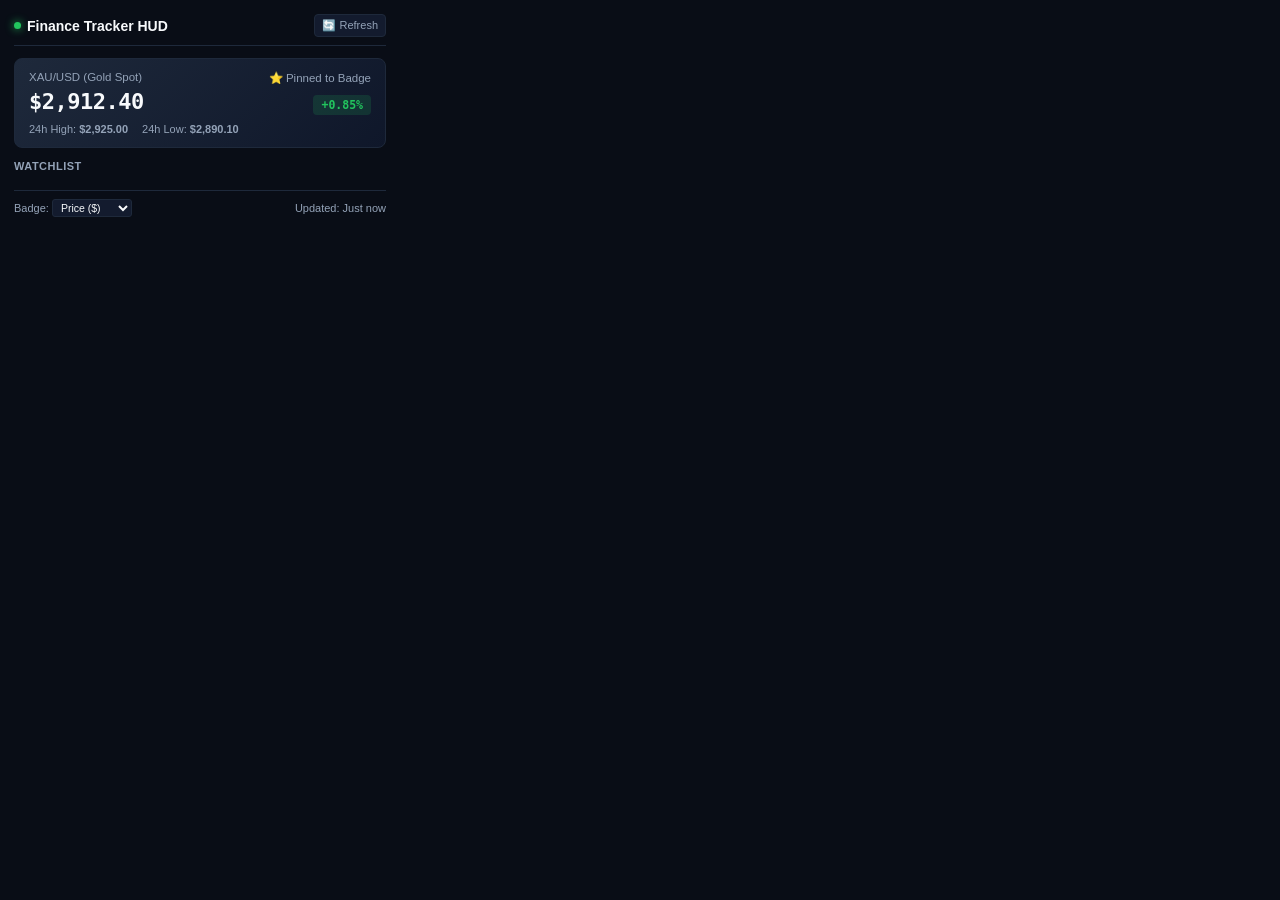
==== popup.html @ f7bdcf39 "Initial commit" ====
<!DOCTYPE html>
<html lang="en">
<head>
  <meta charset="UTF-8">
  <meta name="viewport" content="width=device-width, initial-scale=1.0">
  <title>Finance Tracker & Ticker HUD</title>
  <style>
    :root {
      --bg: #090d16;
      --card: #131b2e;
      --hover: #1e293b;
      --text: #f8fafc;
      --text-muted: #94a3b8;
      --green: #22c55e;
      --green-bg: rgba(34, 197, 94, 0.15);
      --red: #ef4444;
      --red-bg: rgba(239, 68, 68, 0.15);
      --accent: #38bdf8;
      --border: #1e293b;
      --font: -apple-system, BlinkMacSystemFont, "Segoe UI", Roboto, sans-serif;
    }
    * { box-sizing: border-box; margin: 0; padding: 0; }
    body {
      width: 400px;
      font-family: var(--font);
      background: var(--bg);
      color: var(--text);
      padding: 14px;
      font-size: 13px;
    }
    .header {
      display: flex;
      justify-content: space-between;
      align-items: center;
      margin-bottom: 12px;
      padding-bottom: 8px;
      border-bottom: 1px solid var(--border);
    }
    .title {
      font-size: 14px;
      font-weight: 700;
      display: flex;
      align-items: center;
      gap: 6px;
    }
    .live-dot {
      width: 7px;
      height: 7px;
      background: var(--green);
      border-radius: 50%;
      box-shadow: 0 0 8px var(--green);
    }
    .controls {
      display: flex;
      gap: 8px;
      align-items: center;
    }
    .btn-icon {
      background: var(--card);
      border: 1px solid var(--border);
      color: var(--text-muted);
      padding: 4px 7px;
      border-radius: 4px;
      cursor: pointer;
      font-size: 11px;
      transition: all 0.15s;
    }
    .btn-icon:hover {
      color: var(--text);
      border-color: var(--accent);
    }
    .pinned-card {
      background: linear-gradient(135deg, #1e293b 0%, #0f172a 100%);
      border: 1px solid var(--border);
      border-radius: 8px;
      padding: 12px 14px;
      margin-bottom: 12px;
    }
    .pinned-header {
      display: flex;
      justify-content: space-between;
      font-size: 11.5px;
      color: var(--text-muted);
      margin-bottom: 4px;
    }
    .pinned-price-row {
      display: flex;
      justify-content: space-between;
      align-items: baseline;
    }
    .pinned-price {
      font-size: 22px;
      font-weight: 800;
      font-family: monospace;
      letter-spacing: -0.5px;
    }
    .badge-pill {
      padding: 3px 8px;
      border-radius: 4px;
      font-size: 11.5px;
      font-weight: 700;
      font-family: monospace;
    }
    .badge-pill.up { background: var(--green-bg); color: var(--green); }
    .badge-pill.down { background: var(--red-bg); color: var(--red); }
    .pinned-stats {
      display: flex;
      gap: 14px;
      margin-top: 8px;
      font-size: 11px;
      color: var(--text-muted);
    }
    .section-title {
      font-size: 11px;
      font-weight: 700;
      text-transform: uppercase;
      color: var(--text-muted);
      margin-bottom: 6px;
      letter-spacing: 0.5px;
    }
    .watchlist {
      display: flex;
      flex-direction: column;
      gap: 6px;
      margin-bottom: 12px;
    }
    .watch-row {
      display: flex;
      justify-content: space-between;
      align-items: center;
      background: var(--card);
      border: 1px solid var(--border);
      border-radius: 6px;
      padding: 8px 10px;
      transition: background 0.15s;
    }
    .watch-row:hover {
      background: var(--hover);
    }
    .watch-left {
      display: flex;
      align-items: center;
      gap: 8px;
    }
    .pin-btn {
      background: none;
      border: none;
      cursor: pointer;
      font-size: 13px;
      opacity: 0.3;
      transition: opacity 0.15s;
    }
    .pin-btn.active {
      opacity: 1;
      color: #fbbf24;
    }
    .watch-name {
      font-weight: 700;
      font-size: 12.5px;
    }
    .watch-sub {
      font-size: 10.5px;
      color: var(--text-muted);
    }
    .watch-right {
      display: flex;
      align-items: center;
      gap: 8px;
    }
    .watch-price {
      font-family: monospace;
      font-weight: 700;
      font-size: 13px;
      text-align: right;
    }
    .footer {
      display: flex;
      justify-content: space-between;
      align-items: center;
      padding-top: 8px;
      border-top: 1px solid var(--border);
      font-size: 11px;
      color: var(--text-muted);
    }
  </style>
</head>
<body>
  <div class="header">
    <div class="title">
      <div class="live-dot"></div>
      <span>Finance Tracker HUD</span>
    </div>
    <div class="controls">
      <button class="btn-icon" id="refreshBtn" title="Refresh Live Prices">🔄 Refresh</button>
    </div>
  </div>

  <div class="pinned-card" id="pinnedCard">
    <div class="pinned-header">
      <span id="pinnedSymbol">XAU/USD (Gold Spot)</span>
      <span>⭐ Pinned to Badge</span>
    </div>
    <div class="pinned-price-row">
      <span class="pinned-price" id="pinnedPrice">$2,912.40</span>
      <span class="badge-pill up" id="pinnedChange">+0.85%</span>
    </div>
    <div class="pinned-stats">
      <span>24h High: <strong id="pinnedHigh">$2,925.00</strong></span>
      <span>24h Low: <strong id="pinnedLow">$2,890.10</strong></span>
    </div>
  </div>

  <div class="section-title">Watchlist</div>
  <div class="watchlist" id="watchlistContainer">
    <!-- Dynamic rows populated by popup.js -->
  </div>

  <div class="footer">
    <label style="cursor: pointer;">
      Badge: 
      <select id="badgeModeSelect" style="background: var(--card); color: var(--text); border: 1px solid var(--border); border-radius: 3px; padding: 1px 4px; font-size: 10.5px;">
        <option value="price">Price ($)</option>
        <option value="change">% Change</option>
      </select>
    </label>
    <span id="lastUpdated">Updated: Just now</span>
  </div>

  <script src="config.js"></script>
  <script src="popup.js"></script>
</body>
</html>
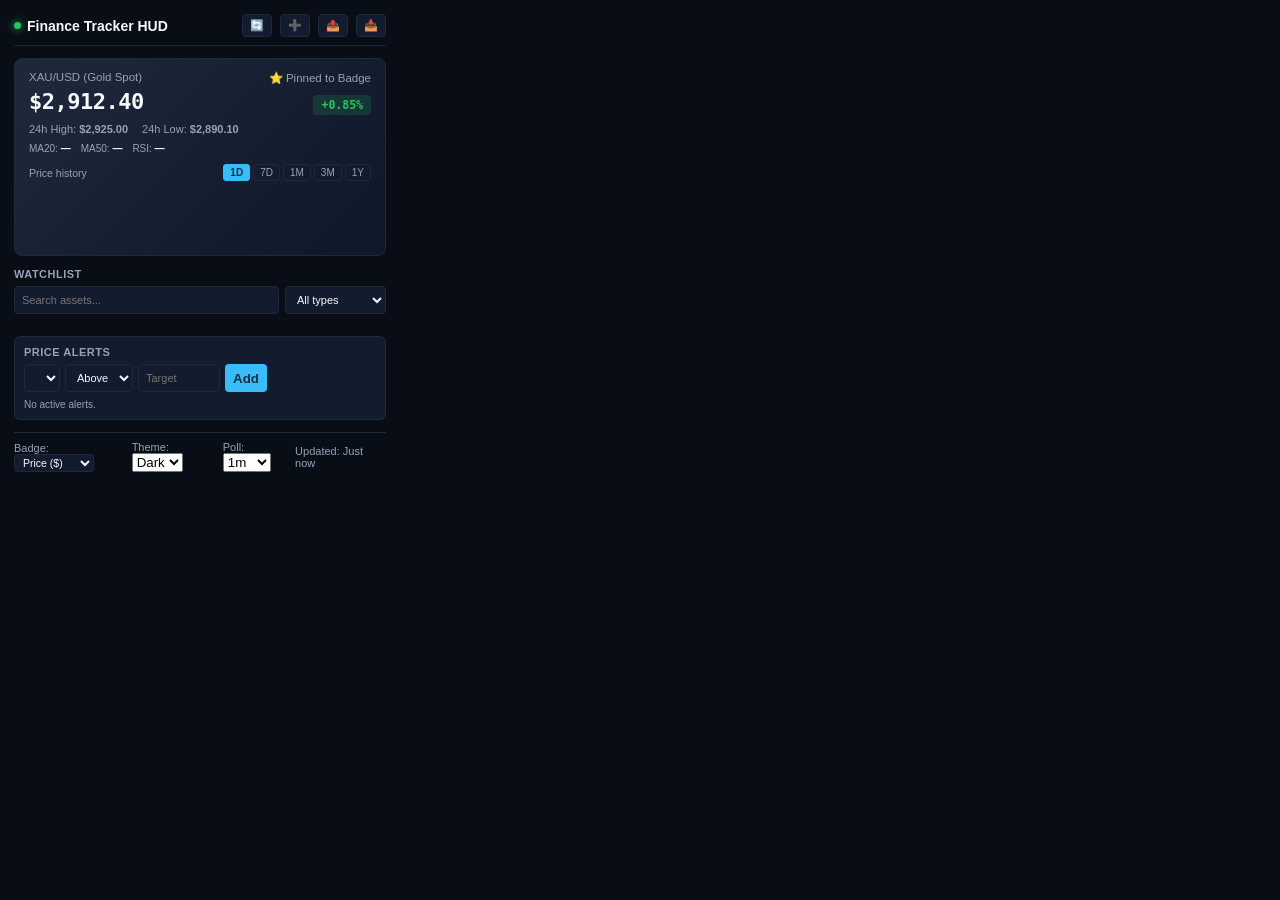
==== commit c081b417: "Expand HUD with charts, alerts, and Yahoo assets Adds Yahoo-backed assets and API config (e.g., S&P " ====
--- a/popup.html
+++ b/popup.html
@@ -110,6 +110,13 @@
       font-size: 11px;
       color: var(--text-muted);
     }
+    .chart-header { display: flex; justify-content: space-between; align-items: center; margin-top: 10px; }
+    .chart-range { display: flex; gap: 3px; }
+    .chart-range button { background: transparent; color: var(--text-muted); border: 1px solid var(--border); border-radius: 3px; padding: 2px 6px; font-size: 10px; cursor: pointer; }
+    .chart-range button.active { background: var(--accent); color: #082f49; border-color: var(--accent); font-weight: 700; }
+    #sparkline { width: 100%; height: 58px; display: block; margin-top: 4px; overflow: visible; }
+    .chart-line { fill: none; stroke: var(--accent); stroke-width: 2; stroke-linecap: round; stroke-linejoin: round; }
+    .chart-area { fill: rgba(56, 189, 248, 0.12); }
     .section-title {
       font-size: 11px;
       font-weight: 700;
@@ -124,6 +131,35 @@
       gap: 6px;
       margin-bottom: 12px;
     }
+    .toolbar { display: flex; gap: 6px; margin-bottom: 10px; }
+    .toolbar input:not([type="file"]), .toolbar select, .alert-form input, .alert-form select {
+      background: var(--card); color: var(--text); border: 1px solid var(--border);
+      border-radius: 4px; padding: 6px 7px; font-size: 11px; min-width: 0;
+    }
+    .toolbar input { flex: 1; }
+    .btn { background: var(--card); color: var(--text); border: 1px solid var(--border); border-radius: 4px; padding: 6px 9px; font-size: 11px; cursor: pointer; transition: all 0.15s; }
+    .btn:hover { background: var(--hover); border-color: var(--accent); }
+    .btn-primary { background: var(--accent); color: #082f49; font-weight: 700; }
+    .btn-primary:hover { opacity: 0.9; }
+    .modal-overlay { position: fixed; inset: 0; background: rgba(0,0,0,0.7); display: none; align-items: center; justify-content: center; z-index: 1000; }
+    .modal-overlay.active { display: flex; }
+    .modal { background: var(--card); border: 1px solid var(--border); border-radius: 8px; padding: 16px; width: 320px; max-width: 90vw; }
+    .modal h3 { font-size: 14px; margin-bottom: 12px; }
+    .modal input { width: 100%; padding: 8px; margin-bottom: 10px; background: var(--bg); border: 1px solid var(--border); border-radius: 4px; color: var(--text); }
+    .modal-actions { display: flex; gap: 8px; justify-content: flex-end; }
+    .watch-row[draggable="true"] { cursor: grab; }
+    .watch-row[draggable="true"]:active { cursor: grabbing; }
+    .watch-row.drag-over { border-color: var(--accent); background: var(--hover); }
+    .import-export { display: flex; gap: 6px; }
+    #importFile { display: none; }
+    .alert-panel { background: var(--card); border: 1px solid var(--border); border-radius: 6px; padding: 9px; margin-bottom: 12px; }
+    .alert-form { display: flex; gap: 5px; }
+    .alert-form input { width: 82px; }
+    .alert-form button { background: var(--accent); color: #082f49; border: 0; border-radius: 4px; padding: 5px 8px; font-weight: 700; cursor: pointer; }
+    .alert-list { margin-top: 7px; color: var(--text-muted); font-size: 10px; }
+    .alert-item { display: flex; justify-content: space-between; padding-top: 4px; }
+    .remove-alert { color: var(--red); cursor: pointer; border: 0; background: none; }
+    .empty { color: var(--text-muted); padding: 12px; text-align: center; }
     .watch-row {
       display: flex;
       justify-content: space-between;
@@ -191,7 +227,10 @@
       <span>Finance Tracker HUD</span>
     </div>
     <div class="controls">
-      <button class="btn-icon" id="refreshBtn" title="Refresh Live Prices">🔄 Refresh</button>
+      <button class="btn-icon" id="refreshBtn" title="Refresh Live Prices">🔄</button>
+      <button class="btn-icon" id="addAssetBtn" title="Add Custom Asset">➕</button>
+      <button class="btn-icon" id="exportBtn" title="Export Watchlist">📤</button>
+      <button class="btn-icon" id="importBtn" title="Import Watchlist">📥</button>
     </div>
   </div>
 
@@ -208,11 +247,50 @@
       <span>24h High: <strong id="pinnedHigh">$2,925.00</strong></span>
       <span>24h Low: <strong id="pinnedLow">$2,890.10</strong></span>
     </div>
-  </div>
+    <div class="signals-row" style="display:flex;gap:10px;margin-top:8px;font-size:10px;color:var(--text-muted);">
+      <span>MA20: <strong id="ma20" style="color:var(--text);">—</strong></span>
+      <span>MA50: <strong id="ma50" style="color:var(--text);">—</strong></span>
+      <span>RSI: <strong id="rsi" style="color:var(--text);">—</strong></span>
+    </div>
+    <div class="chart-header"><span class="watch-sub">Price history</span><div class="chart-range"><button data-range="1d" class="active">1D</button><button data-range="7d">7D</button><button data-range="1m">1M</button><button data-range="3m">3M</button><button data-range="1y">1Y</button></div></div>
+    <svg id="sparkline" viewBox="0 0 360 58" role="img" aria-label="Price history chart"></svg>
+  </div>
+
+  <div class="modal-overlay" id="addAssetModal">
+    <div class="modal">
+      <h3>Add Custom Asset</h3>
+      <input type="text" id="customSymbol" placeholder="Symbol (e.g., DOGE, ADA, TSLA)" autocomplete="off">
+      <input type="text" id="customName" placeholder="Display name (optional)" autocomplete="off">
+      <div class="modal-actions">
+        <button class="btn" id="cancelAddAsset">Cancel</button>
+        <button class="btn btn-primary" id="confirmAddAsset">Add Asset</button>
+      </div>
+    </div>
+  </div>
+
+  <input type="file" id="importFile" accept=".json">
 
   <div class="section-title">Watchlist</div>
+  <div class="toolbar">
+    <input id="searchInput" type="search" placeholder="Search assets...">
+    <select id="typeFilter" title="Filter asset type">
+      <option value="all">All types</option><option value="commodity">Commodities</option>
+      <option value="crypto">Crypto</option><option value="index">Indices</option><option value="forex">Forex</option>
+    </select>
+  </div>
   <div class="watchlist" id="watchlistContainer">
     <!-- Dynamic rows populated by popup.js -->
+  </div>
+
+  <div class="alert-panel">
+    <div class="section-title">Price alerts</div>
+    <form class="alert-form" id="alertForm">
+      <select id="alertAsset" aria-label="Alert asset"></select>
+      <select id="alertCondition" aria-label="Alert condition"><option value="above">Above</option><option value="below">Below</option></select>
+      <input id="alertTarget" type="number" min="0" step="any" placeholder="Target">
+      <button type="submit">Add</button>
+    </form>
+    <div class="alert-list" id="alertList">No active alerts.</div>
   </div>
 
   <div class="footer">
@@ -223,6 +301,10 @@
         <option value="change">% Change</option>
       </select>
     </label>
+    <label style="cursor: pointer;">
+      Theme: <select id="themeSelect"><option value="dark">Dark</option><option value="light">Light</option></select>
+    </label>
+    <label>Poll: <select id="intervalSelect"><option value="1">1m</option><option value="5">5m</option><option value="15">15m</option></select></label>
     <span id="lastUpdated">Updated: Just now</span>
   </div>
 
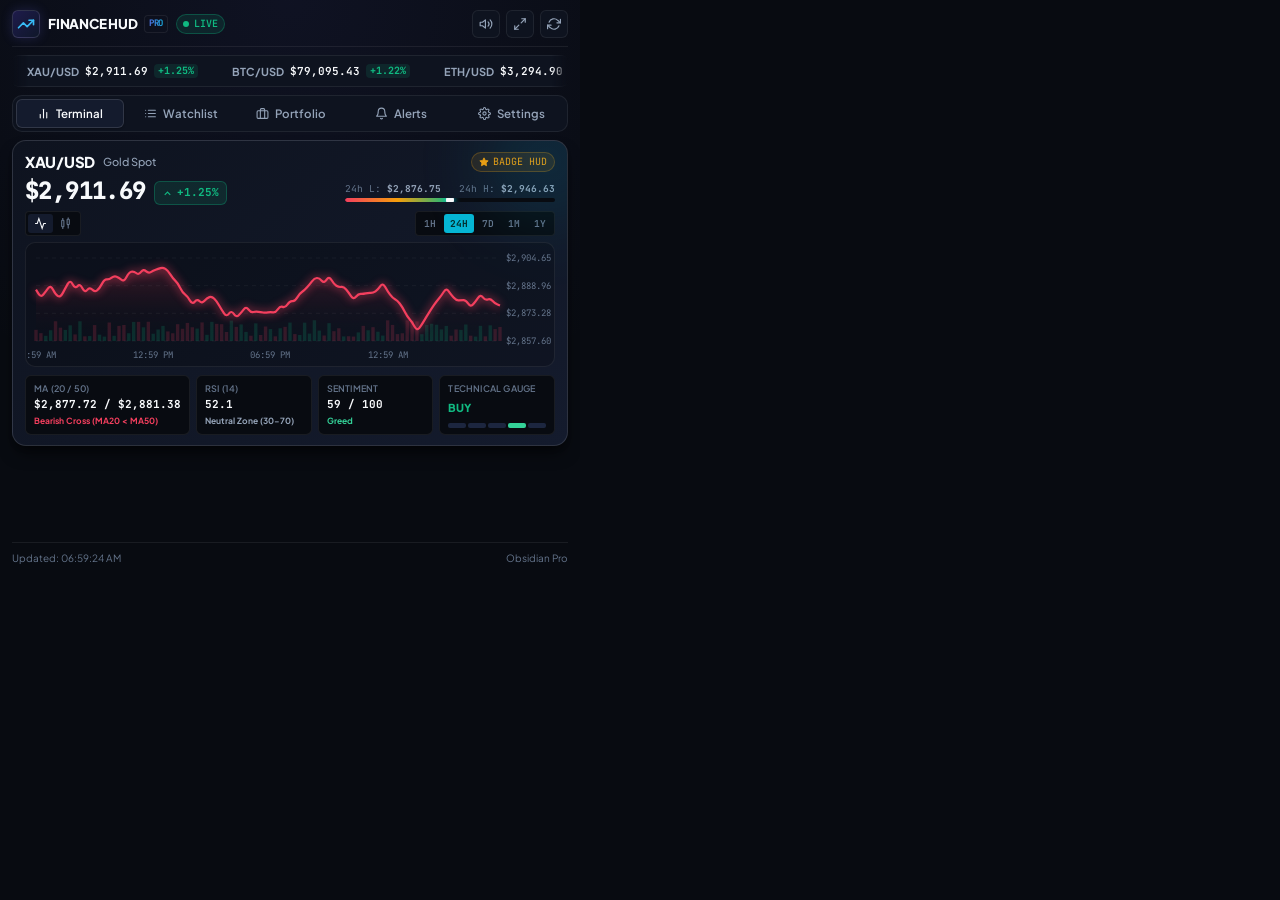
==== commit 5e704557: "Redesign HUD into terminal dashboard UI Reworks the extension into a full “Finance Terminal” experie" ====
--- a/popup.html
+++ b/popup.html
@@ -3,309 +3,463 @@
 <head>
   <meta charset="UTF-8">
   <meta name="viewport" content="width=device-width, initial-scale=1.0">
-  <title>Finance Tracker & Ticker HUD</title>
-  <style>
-    :root {
-      --bg: #090d16;
-      --card: #131b2e;
-      --hover: #1e293b;
-      --text: #f8fafc;
-      --text-muted: #94a3b8;
-      --green: #22c55e;
-      --green-bg: rgba(34, 197, 94, 0.15);
-      --red: #ef4444;
-      --red-bg: rgba(239, 68, 68, 0.15);
-      --accent: #38bdf8;
-      --border: #1e293b;
-      --font: -apple-system, BlinkMacSystemFont, "Segoe UI", Roboto, sans-serif;
-    }
-    * { box-sizing: border-box; margin: 0; padding: 0; }
-    body {
-      width: 400px;
-      font-family: var(--font);
-      background: var(--bg);
-      color: var(--text);
-      padding: 14px;
-      font-size: 13px;
-    }
-    .header {
-      display: flex;
-      justify-content: space-between;
-      align-items: center;
-      margin-bottom: 12px;
-      padding-bottom: 8px;
-      border-bottom: 1px solid var(--border);
-    }
-    .title {
-      font-size: 14px;
-      font-weight: 700;
-      display: flex;
-      align-items: center;
-      gap: 6px;
-    }
-    .live-dot {
-      width: 7px;
-      height: 7px;
-      background: var(--green);
-      border-radius: 50%;
-      box-shadow: 0 0 8px var(--green);
-    }
-    .controls {
-      display: flex;
-      gap: 8px;
-      align-items: center;
-    }
-    .btn-icon {
-      background: var(--card);
-      border: 1px solid var(--border);
-      color: var(--text-muted);
-      padding: 4px 7px;
-      border-radius: 4px;
-      cursor: pointer;
-      font-size: 11px;
-      transition: all 0.15s;
-    }
-    .btn-icon:hover {
-      color: var(--text);
-      border-color: var(--accent);
-    }
-    .pinned-card {
-      background: linear-gradient(135deg, #1e293b 0%, #0f172a 100%);
-      border: 1px solid var(--border);
-      border-radius: 8px;
-      padding: 12px 14px;
-      margin-bottom: 12px;
-    }
-    .pinned-header {
-      display: flex;
-      justify-content: space-between;
-      font-size: 11.5px;
-      color: var(--text-muted);
-      margin-bottom: 4px;
-    }
-    .pinned-price-row {
-      display: flex;
-      justify-content: space-between;
-      align-items: baseline;
-    }
-    .pinned-price {
-      font-size: 22px;
-      font-weight: 800;
-      font-family: monospace;
-      letter-spacing: -0.5px;
-    }
-    .badge-pill {
-      padding: 3px 8px;
-      border-radius: 4px;
-      font-size: 11.5px;
-      font-weight: 700;
-      font-family: monospace;
-    }
-    .badge-pill.up { background: var(--green-bg); color: var(--green); }
-    .badge-pill.down { background: var(--red-bg); color: var(--red); }
-    .pinned-stats {
-      display: flex;
-      gap: 14px;
-      margin-top: 8px;
-      font-size: 11px;
-      color: var(--text-muted);
-    }
-    .chart-header { display: flex; justify-content: space-between; align-items: center; margin-top: 10px; }
-    .chart-range { display: flex; gap: 3px; }
-    .chart-range button { background: transparent; color: var(--text-muted); border: 1px solid var(--border); border-radius: 3px; padding: 2px 6px; font-size: 10px; cursor: pointer; }
-    .chart-range button.active { background: var(--accent); color: #082f49; border-color: var(--accent); font-weight: 700; }
-    #sparkline { width: 100%; height: 58px; display: block; margin-top: 4px; overflow: visible; }
-    .chart-line { fill: none; stroke: var(--accent); stroke-width: 2; stroke-linecap: round; stroke-linejoin: round; }
-    .chart-area { fill: rgba(56, 189, 248, 0.12); }
-    .section-title {
-      font-size: 11px;
-      font-weight: 700;
-      text-transform: uppercase;
-      color: var(--text-muted);
-      margin-bottom: 6px;
-      letter-spacing: 0.5px;
-    }
-    .watchlist {
-      display: flex;
-      flex-direction: column;
-      gap: 6px;
-      margin-bottom: 12px;
-    }
-    .toolbar { display: flex; gap: 6px; margin-bottom: 10px; }
-    .toolbar input:not([type="file"]), .toolbar select, .alert-form input, .alert-form select {
-      background: var(--card); color: var(--text); border: 1px solid var(--border);
-      border-radius: 4px; padding: 6px 7px; font-size: 11px; min-width: 0;
-    }
-    .toolbar input { flex: 1; }
-    .btn { background: var(--card); color: var(--text); border: 1px solid var(--border); border-radius: 4px; padding: 6px 9px; font-size: 11px; cursor: pointer; transition: all 0.15s; }
-    .btn:hover { background: var(--hover); border-color: var(--accent); }
-    .btn-primary { background: var(--accent); color: #082f49; font-weight: 700; }
-    .btn-primary:hover { opacity: 0.9; }
-    .modal-overlay { position: fixed; inset: 0; background: rgba(0,0,0,0.7); display: none; align-items: center; justify-content: center; z-index: 1000; }
-    .modal-overlay.active { display: flex; }
-    .modal { background: var(--card); border: 1px solid var(--border); border-radius: 8px; padding: 16px; width: 320px; max-width: 90vw; }
-    .modal h3 { font-size: 14px; margin-bottom: 12px; }
-    .modal input { width: 100%; padding: 8px; margin-bottom: 10px; background: var(--bg); border: 1px solid var(--border); border-radius: 4px; color: var(--text); }
-    .modal-actions { display: flex; gap: 8px; justify-content: flex-end; }
-    .watch-row[draggable="true"] { cursor: grab; }
-    .watch-row[draggable="true"]:active { cursor: grabbing; }
-    .watch-row.drag-over { border-color: var(--accent); background: var(--hover); }
-    .import-export { display: flex; gap: 6px; }
-    #importFile { display: none; }
-    .alert-panel { background: var(--card); border: 1px solid var(--border); border-radius: 6px; padding: 9px; margin-bottom: 12px; }
-    .alert-form { display: flex; gap: 5px; }
-    .alert-form input { width: 82px; }
-    .alert-form button { background: var(--accent); color: #082f49; border: 0; border-radius: 4px; padding: 5px 8px; font-weight: 700; cursor: pointer; }
-    .alert-list { margin-top: 7px; color: var(--text-muted); font-size: 10px; }
-    .alert-item { display: flex; justify-content: space-between; padding-top: 4px; }
-    .remove-alert { color: var(--red); cursor: pointer; border: 0; background: none; }
-    .empty { color: var(--text-muted); padding: 12px; text-align: center; }
-    .watch-row {
-      display: flex;
-      justify-content: space-between;
-      align-items: center;
-      background: var(--card);
-      border: 1px solid var(--border);
-      border-radius: 6px;
-      padding: 8px 10px;
-      transition: background 0.15s;
-    }
-    .watch-row:hover {
-      background: var(--hover);
-    }
-    .watch-left {
-      display: flex;
-      align-items: center;
-      gap: 8px;
-    }
-    .pin-btn {
-      background: none;
-      border: none;
-      cursor: pointer;
-      font-size: 13px;
-      opacity: 0.3;
-      transition: opacity 0.15s;
-    }
-    .pin-btn.active {
-      opacity: 1;
-      color: #fbbf24;
-    }
-    .watch-name {
-      font-weight: 700;
-      font-size: 12.5px;
-    }
-    .watch-sub {
-      font-size: 10.5px;
-      color: var(--text-muted);
-    }
-    .watch-right {
-      display: flex;
-      align-items: center;
-      gap: 8px;
-    }
-    .watch-price {
-      font-family: monospace;
-      font-weight: 700;
-      font-size: 13px;
-      text-align: right;
-    }
-    .footer {
-      display: flex;
-      justify-content: space-between;
-      align-items: center;
-      padding-top: 8px;
-      border-top: 1px solid var(--border);
-      font-size: 11px;
-      color: var(--text-muted);
-    }
-  </style>
+  <title>Finance Terminal & Ticker HUD</title>
+  <link rel="stylesheet" href="terminal.css">
 </head>
 <body>
-  <div class="header">
-    <div class="title">
-      <div class="live-dot"></div>
-      <span>Finance Tracker HUD</span>
-    </div>
-    <div class="controls">
-      <button class="btn-icon" id="refreshBtn" title="Refresh Live Prices">🔄</button>
-      <button class="btn-icon" id="addAssetBtn" title="Add Custom Asset">➕</button>
-      <button class="btn-icon" id="exportBtn" title="Export Watchlist">📤</button>
-      <button class="btn-icon" id="importBtn" title="Import Watchlist">📥</button>
-    </div>
-  </div>
-
-  <div class="pinned-card" id="pinnedCard">
-    <div class="pinned-header">
-      <span id="pinnedSymbol">XAU/USD (Gold Spot)</span>
-      <span>⭐ Pinned to Badge</span>
-    </div>
-    <div class="pinned-price-row">
-      <span class="pinned-price" id="pinnedPrice">$2,912.40</span>
-      <span class="badge-pill up" id="pinnedChange">+0.85%</span>
-    </div>
-    <div class="pinned-stats">
-      <span>24h High: <strong id="pinnedHigh">$2,925.00</strong></span>
-      <span>24h Low: <strong id="pinnedLow">$2,890.10</strong></span>
-    </div>
-    <div class="signals-row" style="display:flex;gap:10px;margin-top:8px;font-size:10px;color:var(--text-muted);">
-      <span>MA20: <strong id="ma20" style="color:var(--text);">—</strong></span>
-      <span>MA50: <strong id="ma50" style="color:var(--text);">—</strong></span>
-      <span>RSI: <strong id="rsi" style="color:var(--text);">—</strong></span>
-    </div>
-    <div class="chart-header"><span class="watch-sub">Price history</span><div class="chart-range"><button data-range="1d" class="active">1D</button><button data-range="7d">7D</button><button data-range="1m">1M</button><button data-range="3m">3M</button><button data-range="1y">1Y</button></div></div>
-    <svg id="sparkline" viewBox="0 0 360 58" role="img" aria-label="Price history chart"></svg>
-  </div>
-
-  <div class="modal-overlay" id="addAssetModal">
-    <div class="modal">
-      <h3>Add Custom Asset</h3>
-      <input type="text" id="customSymbol" placeholder="Symbol (e.g., DOGE, ADA, TSLA)" autocomplete="off">
-      <input type="text" id="customName" placeholder="Display name (optional)" autocomplete="off">
-      <div class="modal-actions">
-        <button class="btn" id="cancelAddAsset">Cancel</button>
-        <button class="btn btn-primary" id="confirmAddAsset">Add Asset</button>
-      </div>
-    </div>
-  </div>
-
-  <input type="file" id="importFile" accept=".json">
-
-  <div class="section-title">Watchlist</div>
-  <div class="toolbar">
-    <input id="searchInput" type="search" placeholder="Search assets...">
-    <select id="typeFilter" title="Filter asset type">
-      <option value="all">All types</option><option value="commodity">Commodities</option>
-      <option value="crypto">Crypto</option><option value="index">Indices</option><option value="forex">Forex</option>
-    </select>
-  </div>
-  <div class="watchlist" id="watchlistContainer">
-    <!-- Dynamic rows populated by popup.js -->
-  </div>
-
-  <div class="alert-panel">
-    <div class="section-title">Price alerts</div>
-    <form class="alert-form" id="alertForm">
-      <select id="alertAsset" aria-label="Alert asset"></select>
-      <select id="alertCondition" aria-label="Alert condition"><option value="above">Above</option><option value="below">Below</option></select>
-      <input id="alertTarget" type="number" min="0" step="any" placeholder="Target">
-      <button type="submit">Add</button>
-    </form>
-    <div class="alert-list" id="alertList">No active alerts.</div>
-  </div>
-
-  <div class="footer">
-    <label style="cursor: pointer;">
-      Badge: 
-      <select id="badgeModeSelect" style="background: var(--card); color: var(--text); border: 1px solid var(--border); border-radius: 3px; padding: 1px 4px; font-size: 10.5px;">
-        <option value="price">Price ($)</option>
-        <option value="change">% Change</option>
-      </select>
-    </label>
-    <label style="cursor: pointer;">
-      Theme: <select id="themeSelect"><option value="dark">Dark</option><option value="light">Light</option></select>
-    </label>
-    <label>Poll: <select id="intervalSelect"><option value="1">1m</option><option value="5">5m</option><option value="15">15m</option></select></label>
-    <span id="lastUpdated">Updated: Just now</span>
+  <div class="app-container popup-mode" id="appRoot">
+    
+    <!-- Terminal Header -->
+    <header class="terminal-header">
+      <div class="brand-group">
+        <div class="brand-logo-wrap">
+          <svg width="18" height="18" viewBox="0 0 24 24" fill="none" stroke="#38bdf8" stroke-width="2.2" stroke-linecap="round" stroke-linejoin="round">
+            <polyline points="22 7 13.5 15.5 8.5 10.5 2 17"></polyline>
+            <polyline points="16 7 22 7 22 13"></polyline>
+          </svg>
+        </div>
+        <div>
+          <div class="brand-title">
+            <span>FINANCE HUD</span>
+            <span class="brand-tag">PRO</span>
+          </div>
+        </div>
+        <div class="live-beacon">
+          <span class="beacon-dot"></span>
+          <span>LIVE</span>
+        </div>
+      </div>
+
+      <div class="header-actions">
+        <!-- Audio Chime Toggle -->
+        <button class="btn-icon" id="soundToggleBtn" title="Toggle Alert Audio Chimes">
+          <svg id="soundOnIcon" width="14" height="14" viewBox="0 0 24 24" fill="none" stroke="currentColor" stroke-width="2" stroke-linecap="round" stroke-linejoin="round">
+            <polygon points="11 5 6 9 2 9 2 15 6 15 11 19 11 5"></polygon>
+            <path d="M19.07 4.93a10 10 0 0 1 0 14.14M15.54 8.46a5 5 0 0 1 0 7.07"></path>
+          </svg>
+          <svg id="soundOffIcon" style="display:none;" width="14" height="14" viewBox="0 0 24 24" fill="none" stroke="currentColor" stroke-width="2" stroke-linecap="round" stroke-linejoin="round">
+            <line x1="1" y1="1" x2="23" y2="23"></line>
+            <path d="M9 9v3a3 3 0 0 0 5.12 2.12M15 9.34V4a3 3 0 0 0-5.94-.6"></path>
+            <path d="M17 16.95A7 7 0 0 1 5 12v-2m14 0v2a7 7 0 0 1-.11 1.23"></path>
+            <line x1="12" y1="19" x2="12" y2="23"></line>
+            <line x1="8" y1="23" x2="16" y2="23"></line>
+          </svg>
+        </button>
+
+        <!-- Popout to Fullscreen Terminal -->
+        <button class="btn-icon" id="popoutTerminalBtn" title="Open Full Workstation Terminal">
+          <svg width="14" height="14" viewBox="0 0 24 24" fill="none" stroke="currentColor" stroke-width="2" stroke-linecap="round" stroke-linejoin="round">
+            <polyline points="15 3 21 3 21 9"></polyline>
+            <polyline points="9 21 3 21 3 15"></polyline>
+            <line x1="21" y1="3" x2="14" y2="10"></line>
+            <line x1="3" y1="21" x2="10" y2="14"></line>
+          </svg>
+        </button>
+
+        <!-- Refresh Button -->
+        <button class="btn-icon" id="refreshBtn" title="Refresh Live Data">
+          <svg id="refreshIcon" width="14" height="14" viewBox="0 0 24 24" fill="none" stroke="currentColor" stroke-width="2" stroke-linecap="round" stroke-linejoin="round">
+            <polyline points="23 4 23 10 17 10"></polyline>
+            <polyline points="1 20 1 14 7 14"></polyline>
+            <path d="M3.51 9a9 9 0 0 1 14.85-3.36L23 10M1 14l4.64 4.36A9 9 0 0 0 20.49 15"></path>
+          </svg>
+        </button>
+      </div>
+    </header>
+
+    <!-- Top Scrolling Ticker Tape Marquee -->
+    <div class="marquee-container" id="marqueeContainer">
+      <div class="marquee-track" id="marqueeTrack">
+        <div class="ticker-item"><span class="ticker-sym">XAU/USD</span><span class="ticker-val">$2,912.40</span><span class="ticker-delta up">+0.85%</span></div>
+        <div class="ticker-item"><span class="ticker-sym">BTC/USD</span><span class="ticker-val">$79,365.75</span><span class="ticker-delta up">+0.78%</span></div>
+        <div class="ticker-item"><span class="ticker-sym">ETH/USD</span><span class="ticker-val">$2,850.00</span><span class="ticker-delta down">-0.45%</span></div>
+        <div class="ticker-item"><span class="ticker-sym">S&P 500</span><span class="ticker-val">5,980.20</span><span class="ticker-delta up">+0.32%</span></div>
+        <div class="ticker-item"><span class="ticker-sym">DXY</span><span class="ticker-val">104.25</span><span class="ticker-delta down">-0.15%</span></div>
+      </div>
+    </div>
+
+    <!-- Navigation Tab Bar -->
+    <nav class="nav-tabs" role="tablist">
+      <button class="nav-tab-btn active" data-tab="terminal">
+        <svg viewBox="0 0 24 24" fill="none" stroke="currentColor" stroke-width="2" stroke-linecap="round" stroke-linejoin="round"><line x1="18" y1="20" x2="18" y2="10"></line><line x1="12" y1="20" x2="12" y2="4"></line><line x1="6" y1="20" x2="6" y2="14"></line></svg>
+        Terminal
+      </button>
+      <button class="nav-tab-btn" data-tab="watchlist">
+        <svg viewBox="0 0 24 24" fill="none" stroke="currentColor" stroke-width="2" stroke-linecap="round" stroke-linejoin="round"><line x1="8" y1="6" x2="21" y2="6"></line><line x1="8" y1="12" x2="21" y2="12"></line><line x1="8" y1="18" x2="21" y2="18"></line><line x1="3" y1="6" x2="3.01" y2="6"></line><line x1="3" y1="12" x2="3.01" y2="12"></line><line x1="3" y1="18" x2="3.01" y2="18"></line></svg>
+        Watchlist
+      </button>
+      <button class="nav-tab-btn" data-tab="portfolio">
+        <svg viewBox="0 0 24 24" fill="none" stroke="currentColor" stroke-width="2" stroke-linecap="round" stroke-linejoin="round"><rect x="2" y="7" width="20" height="14" rx="2" ry="2"></rect><path d="M16 21V5a2 2 0 0 0-2-2h-4a2 2 0 0 0-2 2v16"></path></svg>
+        Portfolio
+      </button>
+      <button class="nav-tab-btn" data-tab="alerts">
+        <svg viewBox="0 0 24 24" fill="none" stroke="currentColor" stroke-width="2" stroke-linecap="round" stroke-linejoin="round"><path d="M18 8A6 6 0 0 0 6 8c0 7-3 9-3 9h18s-3-2-3-9"></path><path d="M13.73 21a2 2 0 0 1-3.46 0"></path></svg>
+        Alerts
+      </button>
+      <button class="nav-tab-btn" data-tab="settings">
+        <svg viewBox="0 0 24 24" fill="none" stroke="currentColor" stroke-width="2" stroke-linecap="round" stroke-linejoin="round"><circle cx="12" cy="12" r="3"></circle><path d="M19.4 15a1.65 1.65 0 0 0 .33 1.82l.06.06a2 2 0 0 1 0 2.83 2 2 0 0 1-2.83 0l-.06-.06a1.65 1.65 0 0 0-1.82-.33 1.65 1.65 0 0 0-1 1.51V21a2 2 0 0 1-2 2 2 2 0 0 1-2-2v-.09A1.65 1.65 0 0 0 9 19.4a1.65 1.65 0 0 0-1.82.33l-.06.06a2 2 0 0 1-2.83 0 2 2 0 0 1 0-2.83l.06-.06a1.65 1.65 0 0 0 .33-1.82 1.65 1.65 0 0 0-1.51-1H3a2 2 0 0 1-2-2 2 2 0 0 1 2-2h.09A1.65 1.65 0 0 0 4.6 9a1.65 1.65 0 0 0-.33-1.82l-.06-.06a2 2 0 0 1 0-2.83 2 2 0 0 1 2.83 0l.06.06a1.65 1.65 0 0 0 1.82.33H9a1.65 1.65 0 0 0 1-1.51V3a2 2 0 0 1 2-2 2 2 0 0 1 2 2v.09a1.65 1.65 0 0 0 1 1.51 1.65 1.65 0 0 0 1.82-.33l.06-.06a2 2 0 0 1 2.83 0 2 2 0 0 1 0 2.83l-.06.06a1.65 1.65 0 0 0-.33 1.82V9a1.65 1.65 0 0 0 1.51 1H21a2 2 0 0 1 2 2 2 2 0 0 1-2 2h-.09a1.65 1.65 0 0 0-1.51 1z"></path></svg>
+        Settings
+      </button>
+    </nav>
+
+    <!-- ==========================================
+         TAB 1: TERMINAL / PRO CHART
+         ========================================== -->
+    <div class="tab-content active" id="tab-terminal">
+      <!-- Hero Asset Card -->
+      <div class="hero-card" id="heroCard">
+        <div class="hero-glow"></div>
+        <div class="hero-top-row">
+          <div class="hero-asset-meta">
+            <span class="hero-symbol" id="heroSymbol">XAU/USD</span>
+            <span class="hero-name" id="heroName">Gold Spot</span>
+          </div>
+          <div class="hero-pin-badge" id="heroBadgeStatus">
+            <svg width="10" height="10" viewBox="0 0 24 24" fill="#f59e0b" stroke="#f59e0b" stroke-width="2"><polygon points="12 2 15.09 8.26 22 9.27 17 14.14 18.18 21.02 12 17.77 5.82 21.02 7 14.14 2 9.27 8.91 8.26 12 2"></polygon></svg>
+            <span>BADGE HUD</span>
+          </div>
+        </div>
+
+        <div class="hero-price-row">
+          <div class="hero-price-group">
+            <span class="hero-price" id="heroPrice">$2,912.40</span>
+            <span class="delta-badge up" id="heroDelta">
+              <svg width="11" height="11" viewBox="0 0 24 24" fill="none" stroke="currentColor" stroke-width="2.5"><polyline points="18 15 12 9 6 15"></polyline></svg>
+              <span id="heroDeltaVal">+0.85%</span>
+            </span>
+          </div>
+
+          <!-- 24h High / Low Range Slider (Side-by-side with price) -->
+          <div class="range-bar-wrap">
+            <div class="range-labels">
+              <span>24h L: <strong id="heroLowPrice">$2,892.10</strong></span>
+              <span>24h H: <strong id="heroHighPrice">$2,928.40</strong></span>
+            </div>
+            <div class="range-track">
+              <div class="range-fill" id="rangeFill" style="width: 68%;"></div>
+              <div class="range-pin" id="rangePin" style="left: 68%;"></div>
+            </div>
+          </div>
+        </div>
+
+        <!-- Chart Controls -->
+        <div class="chart-controls-bar">
+          <div class="chart-type-toggle">
+            <button class="chart-type-btn active" data-type="area" id="btnChartArea" title="Area Spline">
+              <svg viewBox="0 0 24 24" fill="none" stroke="currentColor" stroke-width="2"><polyline points="22 12 18 12 15 21 9 3 6 12 2 12"></polyline></svg>
+            </button>
+            <button class="chart-type-btn" data-type="candle" id="btnChartCandle" title="Candlestick OHLC">
+              <svg viewBox="0 0 24 24" fill="none" stroke="currentColor" stroke-width="2"><rect x="5" y="6" width="4" height="12" rx="1"></rect><line x1="7" y1="2" x2="7" y2="6"></line><line x1="7" y1="18" x2="7" y2="22"></line><rect x="15" y="4" width="4" height="10" rx="1"></rect><line x1="17" y1="1" x2="17" y2="4"></line><line x1="17" y1="14" x2="17" y2="21"></line></svg>
+            </button>
+          </div>
+
+          <div class="timeframe-group">
+            <button class="timeframe-btn active" data-range="1h">1H</button>
+            <button class="timeframe-btn" data-range="24h">24H</button>
+            <button class="timeframe-btn" data-range="7d">7D</button>
+            <button class="timeframe-btn" data-range="1m">1M</button>
+            <button class="timeframe-btn" data-range="1y">1Y</button>
+          </div>
+        </div>
+
+        <!-- Interactive Chart Canvas Stage -->
+        <div class="chart-stage" id="chartStage">
+          <canvas class="chart-canvas" id="mainChartCanvas"></canvas>
+          <div class="chart-tooltip" id="chartTooltip">
+            <div class="tooltip-time" id="tooltipTime">--:--</div>
+            <div class="tooltip-price" id="tooltipPrice">$0.00</div>
+          </div>
+        </div>
+
+        <!-- Technical Intelligence & Indicators Grid (4 Columns) -->
+        <div class="intel-grid">
+          <div class="intel-card">
+            <span class="intel-label">MA (20 / 50)</span>
+            <span class="intel-value" id="maValues">$2,890 / $2,865</span>
+            <span class="intel-rating" id="maSignal" style="color: var(--bull);">Bullish Cross</span>
+          </div>
+          <div class="intel-card">
+            <span class="intel-label">RSI (14)</span>
+            <span class="intel-value" id="rsiValue">58.4</span>
+            <span class="intel-rating" id="rsiSignal" style="color: var(--text-secondary);">Neutral Momentum</span>
+          </div>
+          <div class="intel-card">
+            <span class="intel-label">Sentiment</span>
+            <span class="intel-value" id="fngValue">68 / 100</span>
+            <span class="intel-rating" id="fngSignal" style="color: var(--bull);">Greed Zone</span>
+          </div>
+          <div class="intel-card intel-gauge-card">
+            <span class="intel-label">Technical Gauge</span>
+            <span class="intel-value meter-status bull" id="technicalMeterText" style="font-size: 11px;">STRONG BUY</span>
+            <div class="meter-bar-container">
+              <div class="meter-segment" id="segStrongSell" title="Strong Sell"></div>
+              <div class="meter-segment" id="segSell" title="Sell"></div>
+              <div class="meter-segment" id="segNeutral" title="Neutral"></div>
+              <div class="meter-segment" id="segBuy" title="Buy"></div>
+              <div class="meter-segment active-strong-buy" id="segStrongBuy" title="Strong Buy"></div>
+            </div>
+          </div>
+        </div>
+      </div>
+    </div>
+
+    <!-- ==========================================
+         TAB 2: WATCHLIST SCREENER
+         ========================================== -->
+    <div class="tab-content" id="tab-watchlist">
+      <div class="screener-toolbar">
+        <div class="search-input-wrap">
+          <svg class="search-icon" viewBox="0 0 24 24" fill="none" stroke="currentColor" stroke-width="2"><circle cx="11" cy="11" r="8"></circle><line x1="21" y1="21" x2="16.65" y2="16.65"></line></svg>
+          <input type="search" class="search-input" id="screenerSearch" placeholder="Search Gold, BTC, Stocks...">
+        </div>
+        <select class="filter-select" id="screenerTypeFilter">
+          <option value="all">All Types</option>
+          <option value="crypto">Crypto</option>
+          <option value="commodity">Commodities</option>
+          <option value="index">Indices</option>
+          <option value="forex">Forex</option>
+        </select>
+        <button class="btn-icon" id="openAddAssetModalBtn" title="Add Custom Coin / Stock">
+          <svg width="14" height="14" viewBox="0 0 24 24" fill="none" stroke="currentColor" stroke-width="2.5"><line x1="12" y1="5" x2="12" y2="19"></line><line x1="5" y1="12" x2="19" y2="12"></line></svg>
+        </button>
+      </div>
+
+      <div class="watchlist-list" id="watchlistContainer">
+        <!-- Rendered dynamically by popup.js -->
+      </div>
+    </div>
+
+    <!-- ==========================================
+         TAB 3: PORTFOLIO & HOLDINGS
+         ========================================== -->
+    <div class="tab-content" id="tab-portfolio">
+      <div class="portfolio-hero">
+        <div class="portfolio-label">Total Portfolio Net Worth</div>
+        <div class="portfolio-total" id="portfolioTotalVal">$48,912.45</div>
+        <div class="portfolio-metrics">
+          <div class="p-metric">
+            <span class="p-metric-label">24h P&L</span>
+            <span class="p-metric-val" id="portfolio24hPnl" style="color: var(--bull);">+$1,140.20 (+2.38%)</span>
+          </div>
+          <div class="p-metric">
+            <span class="p-metric-label">All-Time Return</span>
+            <span class="p-metric-val" id="portfolioAllTimePnl" style="color: var(--bull);">+$8,450.00 (+20.8%)</span>
+          </div>
+        </div>
+      </div>
+
+      <!-- Asset Allocation Donut Chart -->
+      <div class="allocation-wrap">
+        <div class="donut-stage">
+          <svg class="donut-svg" viewBox="0 0 36 36" id="portfolioDonutSvg">
+            <!-- Rendered dynamically -->
+          </svg>
+        </div>
+        <div class="donut-legend" id="donutLegend">
+          <!-- Rendered dynamically -->
+        </div>
+      </div>
+
+      <!-- Holdings List -->
+      <div class="holdings-header">
+        <span class="section-heading">Your Holdings</span>
+        <button class="btn-small" id="openAddHoldingBtn">
+          <svg width="11" height="11" viewBox="0 0 24 24" fill="none" stroke="currentColor" stroke-width="2"><line x1="12" y1="5" x2="12" y2="19"></line><line x1="5" y1="12" x2="19" y2="12"></line></svg>
+          Add Asset
+        </button>
+      </div>
+
+      <div id="holdingsListContainer">
+        <!-- Injected dynamically -->
+      </div>
+    </div>
+
+    <!-- ==========================================
+         TAB 4: PRICE ALERTS
+         ========================================== -->
+    <div class="tab-content" id="tab-alerts">
+      <div class="alert-builder-card">
+        <div class="section-heading" style="margin-bottom: 8px;">Create Price Alert</div>
+        <form class="alert-builder-form" id="alertBuilderForm">
+          <div class="alert-input-grid">
+            <select id="alertAssetSelect" aria-label="Target Asset"></select>
+            <select id="alertConditionSelect" aria-label="Condition">
+              <option value="above">Price Above (>=)</option>
+              <option value="below">Price Below (<=)</option>
+            </select>
+          </div>
+          <div style="margin-bottom: 8px;">
+            <input type="number" step="any" min="0" id="alertTargetInput" placeholder="Target Price (e.g. 3000.00)" required>
+          </div>
+          <button type="submit" class="btn-primary">
+            <svg width="13" height="13" viewBox="0 0 24 24" fill="none" stroke="currentColor" stroke-width="2.5"><path d="M18 8A6 6 0 0 0 6 8c0 7-3 9-3 9h18s-3-2-3-9"></path><path d="M13.73 21a2 2 0 0 1-3.46 0"></path></svg>
+            Set Alert
+          </button>
+        </form>
+      </div>
+
+      <div class="section-heading" style="margin-bottom: 8px;">Active Alerts</div>
+      <div class="active-alerts-list" id="activeAlertsList">
+        <!-- Rendered dynamically -->
+      </div>
+    </div>
+
+    <!-- ==========================================
+         TAB 5: SETTINGS & PREFERENCES
+         ========================================== -->
+    <div class="tab-content" id="tab-settings">
+      <div class="settings-group">
+        <div class="setting-row">
+          <div class="setting-meta">
+            <span class="setting-name">Browser Badge HUD Mode</span>
+            <span class="setting-desc">Value displayed on Chrome icon</span>
+          </div>
+          <div class="setting-control">
+            <select id="settingBadgeMode">
+              <option value="price">Price ($)</option>
+              <option value="change">24h Change (%)</option>
+            </select>
+          </div>
+        </div>
+
+        <div class="setting-row">
+          <div class="setting-meta">
+            <span class="setting-name">Display Currency</span>
+            <span class="setting-desc">Base fiat denomination</span>
+          </div>
+          <div class="setting-control">
+            <select id="settingCurrency">
+              <option value="USD">USD ($)</option>
+              <option value="EUR">EUR (€)</option>
+              <option value="GBP">GBP (£)</option>
+              <option value="JPY">JPY (¥)</option>
+            </select>
+          </div>
+        </div>
+
+        <div class="setting-row">
+          <div class="setting-meta">
+            <span class="setting-name">Visual Theme</span>
+            <span class="setting-desc">Terminal styling preset</span>
+          </div>
+          <div class="setting-control">
+            <select id="settingTheme">
+              <option value="obsidian">Obsidian Dark</option>
+              <option value="cyber">Cyberpunk Emerald</option>
+              <option value="midnight">Midnight Navy</option>
+              <option value="light">Crisp Light</option>
+            </select>
+          </div>
+        </div>
+
+        <div class="setting-row">
+          <div class="setting-meta">
+            <span class="setting-name">Background Poll Interval</span>
+            <span class="setting-desc">Frequency of service worker checks</span>
+          </div>
+          <div class="setting-control">
+            <select id="settingInterval">
+              <option value="1">Every 1 min</option>
+              <option value="5">Every 5 mins</option>
+              <option value="15">Every 15 mins</option>
+            </select>
+          </div>
+        </div>
+      </div>
+
+      <div class="settings-group">
+        <div class="section-heading" style="margin-bottom: 6px;">Data & Backup</div>
+        <div style="display: flex; gap: 8px;">
+          <button class="btn-secondary" id="exportDataBtn" style="flex: 1;">
+            Export Data
+          </button>
+          <button class="btn-secondary" id="importDataBtn" style="flex: 1;">
+            Import Data
+          </button>
+          <input type="file" id="importFileInput" accept=".json" style="display: none;">
+        </div>
+      </div>
+    </div>
+
+    <!-- Modals -->
+    <!-- 1. Add Asset Modal -->
+    <div class="modal-overlay" id="addAssetModal">
+      <div class="modal-box">
+        <div class="modal-title">
+          <svg width="16" height="16" viewBox="0 0 24 24" fill="none" stroke="#6366f1" stroke-width="2.5"><line x1="12" y1="5" x2="12" y2="19"></line><line x1="5" y1="12" x2="19" y2="12"></line></svg>
+          Add Custom Asset
+        </div>
+        <div class="modal-inputs">
+          <input type="text" id="customSymbolInput" placeholder="Symbol (e.g. DOGE, NVDA, TSLA)" autocomplete="off">
+          <input type="text" id="customNameInput" placeholder="Asset Name (e.g. Dogecoin)" autocomplete="off">
+          <select id="customTypeInput">
+            <option value="crypto">Cryptocurrency</option>
+            <option value="commodity">Commodity / Metal</option>
+            <option value="index">Index / Stock</option>
+            <option value="forex">Forex Pair</option>
+          </select>
+        </div>
+        <div class="modal-actions">
+          <button class="btn-secondary" id="cancelAddAssetBtn">Cancel</button>
+          <button class="btn-primary" id="confirmAddAssetBtn" style="width: auto;">Add to Watchlist</button>
+        </div>
+      </div>
+    </div>
+
+    <!-- 2. Add / Update Holding Modal -->
+    <div class="modal-overlay" id="addHoldingModal">
+      <div class="modal-box">
+        <div class="modal-title">
+          <svg width="16" height="16" viewBox="0 0 24 24" fill="none" stroke="#10b981" stroke-width="2.5"><rect x="2" y="7" width="20" height="14" rx="2" ry="2"></rect><path d="M16 21V5a2 2 0 0 0-2-2h-4a2 2 0 0 0-2 2v16"></path></svg>
+          <span id="holdingModalTitleText">Track Asset Value</span>
+        </div>
+        <input type="hidden" id="editingHoldingId" value="">
+        <div class="modal-inputs">
+          <label style="font-size: 10px; color: var(--text-tertiary); font-weight: 700; text-transform: uppercase;">1. Choose Asset</label>
+          <select id="holdingAssetSelect"></select>
+          <div id="holdingCurrentPriceInfo" style="font-size: 11px; font-family: var(--font-mono); color: var(--accent-cyan); margin-top: -4px; margin-bottom: 6px;">
+            Current Market Price: $0.00
+          </div>
+
+          <div style="display: flex; gap: 4px; margin-bottom: 8px;">
+            <button type="button" class="btn-small active" id="modeUsdBtn" style="flex: 1; justify-content: center; font-size: 10px; padding: 5px 6px;">💵 In USD ($)</button>
+            <button type="button" class="btn-small" id="modeUnitsBtn" style="flex: 1; justify-content: center; font-size: 10px; padding: 5px 6px;">🪙 By Coin/Units</button>
+          </div>
+
+          <!-- Mode 1: USD Amount (Intuitive & Default) -->
+          <div id="holdingUsdContainer">
+            <label style="font-size: 10px; color: var(--text-tertiary); font-weight: 700; text-transform: uppercase;">2. How much you hold in USD right now</label>
+            <input type="number" step="any" min="0" id="holdingUsdAmountInput" placeholder="e.g. 500 or 2500" autocomplete="off">
+            <div id="holdingUsdCalcPreview" style="font-size: 10.5px; font-family: var(--font-mono); color: var(--text-secondary); margin-top: 4px;">
+              ≈ 0.00 units locked at current price
+            </div>
+          </div>
+
+          <!-- Mode 2: By exact units / custom price (Optional) -->
+          <div id="holdingUnitsContainer" style="display: none;">
+            <label style="font-size: 10px; color: var(--text-tertiary); font-weight: 700; text-transform: uppercase;">Exact units owned</label>
+            <input type="number" step="any" min="0" id="holdingAmountInput" placeholder="Quantity (e.g. 0.035)" autocomplete="off">
+            <label style="font-size: 10px; color: var(--text-tertiary); font-weight: 700; text-transform: uppercase; margin-top: 6px;">Buy Price per unit ($)</label>
+            <input type="number" step="any" min="0" id="holdingBuyPriceInput" placeholder="Price per unit ($)" autocomplete="off">
+          </div>
+        </div>
+        <div class="modal-actions">
+          <button class="btn-secondary" id="cancelAddHoldingBtn">Cancel</button>
+          <button class="btn-primary" id="confirmAddHoldingBtn" style="width: auto;">Start Tracking</button>
+        </div>
+      </div>
+    </div>
+
+    <!-- Footer Status Bar -->
+    <footer class="terminal-footer">
+      <div class="footer-meta">
+        <span id="lastUpdatedText">Updated: Just now</span>
+      </div>
+      <div class="footer-meta">
+        <span id="themeIndicator">Obsidian v2.0</span>
+      </div>
+    </footer>
+
   </div>
 
   <script src="config.js"></script>
--- a/terminal.css
+++ b/terminal.css
@@ -0,0 +1,1600 @@
+/* ==========================================================================
+   FINANCE TERMINAL & HUD — MASTER DESIGN SYSTEM
+   ========================================================================== */
+
+@import url('https://fonts.googleapis.com/css2?family=JetBrains+Mono:wght@400;500;600;700&family=Plus+Jakarta+Sans:wght@300;400;500;600;700;800&display=swap');
+
+:root {
+  /* Default: Obsidian Theme */
+  --bg-main: #080b11;
+  --bg-surface: #0e131f;
+  --bg-surface-elevated: #141b2d;
+  --bg-surface-hover: #1c263f;
+  --bg-glass: rgba(14, 19, 31, 0.75);
+  
+  --border-subtle: rgba(255, 255, 255, 0.07);
+  --border-medium: rgba(255, 255, 255, 0.12);
+  --border-focus: #6366f1;
+  --border-glow: rgba(99, 102, 241, 0.25);
+  
+  --text-primary: #f8fafc;
+  --text-secondary: #94a3b8;
+  --text-tertiary: #64748b;
+  --text-inverse: #090d16;
+  
+  --bull: #10b981;
+  --bull-glow: rgba(16, 185, 129, 0.2);
+  --bull-bg: rgba(16, 185, 129, 0.12);
+  --bull-border: rgba(16, 185, 129, 0.3);
+  
+  --bear: #f43f5e;
+  --bear-glow: rgba(244, 63, 94, 0.2);
+  --bear-bg: rgba(244, 63, 94, 0.12);
+  --bear-border: rgba(244, 63, 94, 0.3);
+  
+  --accent: #6366f1;
+  --accent-cyan: #06b6d4;
+  --accent-gold: #f59e0b;
+  --accent-purple: #8b5cf6;
+  --accent-glow: rgba(6, 182, 212, 0.2);
+  
+  --font-sans: 'Plus Jakarta Sans', -apple-system, BlinkMacSystemFont, "Segoe UI", Roboto, sans-serif;
+  --font-mono: 'JetBrains Mono', monospace;
+  
+  --radius-xs: 4px;
+  --radius-sm: 6px;
+  --radius-md: 10px;
+  --radius-lg: 14px;
+  --radius-xl: 18px;
+  --radius-full: 9999px;
+  
+  --shadow-sm: 0 1px 2px 0 rgba(0, 0, 0, 0.25);
+  --shadow-md: 0 4px 6px -1px rgba(0, 0, 0, 0.4), 0 2px 4px -2px rgba(0, 0, 0, 0.4);
+  --shadow-lg: 0 10px 15px -3px rgba(0, 0, 0, 0.5), 0 4px 6px -4px rgba(0, 0, 0, 0.5);
+  --shadow-glow-cyan: 0 0 20px rgba(6, 182, 212, 0.25);
+  --shadow-glow-bull: 0 0 15px rgba(16, 185, 129, 0.2);
+  --shadow-glow-bear: 0 0 15px rgba(244, 63, 94, 0.2);
+  
+  --transition-fast: 0.15s cubic-bezier(0.4, 0, 0.2, 1);
+  --transition-normal: 0.25s cubic-bezier(0.4, 0, 0.2, 1);
+}
+
+/* Theme: Cyberpunk Emerald */
+[data-theme="cyber"] {
+  --bg-main: #050b09;
+  --bg-surface: #0a1713;
+  --bg-surface-elevated: #10241e;
+  --bg-surface-hover: #17332b;
+  --bg-glass: rgba(10, 23, 19, 0.8);
+  --border-subtle: rgba(16, 185, 129, 0.15);
+  --border-medium: rgba(16, 185, 129, 0.25);
+  --accent: #10b981;
+  --accent-cyan: #2dd4bf;
+  --border-focus: #10b981;
+}
+
+/* Theme: Midnight Navy */
+[data-theme="midnight"] {
+  --bg-main: #050914;
+  --bg-surface: #0b1329;
+  --bg-surface-elevated: #111d3e;
+  --bg-surface-hover: #192b57;
+  --bg-glass: rgba(11, 19, 41, 0.8);
+  --border-subtle: rgba(56, 189, 248, 0.12);
+  --border-medium: rgba(56, 189, 248, 0.22);
+  --accent: #38bdf8;
+  --accent-cyan: #38bdf8;
+  --border-focus: #38bdf8;
+}
+
+/* Theme: Crisp Light */
+[data-theme="light"] {
+  --bg-main: #f1f5f9;
+  --bg-surface: #ffffff;
+  --bg-surface-elevated: #f8fafc;
+  --bg-surface-hover: #e2e8f0;
+  --bg-glass: rgba(255, 255, 255, 0.85);
+  --border-subtle: #e2e8f0;
+  --border-medium: #cbd5e1;
+  --border-focus: #4f46e5;
+  --text-primary: #0f172a;
+  --text-secondary: #475569;
+  --text-tertiary: #94a3b8;
+  --text-inverse: #ffffff;
+  --shadow-sm: 0 1px 3px rgba(0,0,0,0.06);
+  --shadow-md: 0 4px 6px -1px rgba(0,0,0,0.08);
+  --shadow-lg: 0 10px 15px -3px rgba(0,0,0,0.1);
+}
+
+/* Reset & Base */
+* {
+  box-sizing: border-box;
+  margin: 0;
+  padding: 0;
+}
+
+body {
+  font-family: var(--font-sans);
+  background: var(--bg-main);
+  color: var(--text-primary);
+  font-size: 13px;
+  line-height: 1.45;
+  -webkit-font-smoothing: antialiased;
+  -moz-osx-font-smoothing: grayscale;
+  overflow-x: hidden;
+  user-select: none;
+}
+
+/* Scrollbar Styling */
+::-webkit-scrollbar {
+  width: 5px;
+  height: 5px;
+}
+::-webkit-scrollbar-track {
+  background: transparent;
+}
+::-webkit-scrollbar-thumb {
+  background: var(--border-medium);
+  border-radius: var(--radius-full);
+}
+::-webkit-scrollbar-thumb:hover {
+  background: var(--text-tertiary);
+}
+
+/* Keyframes & Micro-Animations */
+@keyframes pulse-radar {
+  0% { transform: scale(0.95); opacity: 0.8; box-shadow: 0 0 0 0 rgba(16, 185, 129, 0.7); }
+  70% { transform: scale(1.05); opacity: 1; box-shadow: 0 0 0 6px rgba(16, 185, 129, 0); }
+  100% { transform: scale(0.95); opacity: 0.8; box-shadow: 0 0 0 0 rgba(16, 185, 129, 0); }
+}
+
+@keyframes flash-green {
+  0% { background-color: rgba(16, 185, 129, 0.4); text-shadow: 0 0 8px #10b981; }
+  100% { background-color: transparent; text-shadow: none; }
+}
+
+@keyframes flash-red {
+  0% { background-color: rgba(244, 63, 94, 0.4); text-shadow: 0 0 8px #f43f5e; }
+  100% { background-color: transparent; text-shadow: none; }
+}
+
+@keyframes ticker-slide {
+  0% { transform: translateX(0); }
+  100% { transform: translateX(-50%); }
+}
+
+.flash-up {
+  animation: flash-green 1.2s ease-out;
+}
+
+.flash-down {
+  animation: flash-red 1.2s ease-out;
+}
+
+/* Layout Containers */
+.app-container {
+  display: flex;
+  flex-direction: column;
+  min-height: 100vh;
+  position: relative;
+}
+
+.popup-mode {
+  width: 580px;
+  min-height: 575px;
+  max-height: 600px;
+  overflow-y: auto;
+  padding: 10px 12px;
+  background: var(--bg-main);
+  background-image: radial-gradient(circle at 50% 0%, rgba(99, 102, 241, 0.08) 0%, transparent 70%);
+}
+
+.dashboard-mode {
+  width: 100vw;
+  height: 100vh;
+  overflow: hidden;
+  display: flex;
+  flex-direction: column;
+  background: var(--bg-main);
+  background-image: 
+    radial-gradient(circle at 15% 10%, rgba(6, 182, 212, 0.06) 0%, transparent 40%),
+    radial-gradient(circle at 85% 20%, rgba(99, 102, 241, 0.06) 0%, transparent 45%);
+}
+
+/* Header */
+.terminal-header {
+  display: flex;
+  align-items: center;
+  justify-content: space-between;
+  padding-bottom: 8px;
+  border-bottom: 1px solid var(--border-subtle);
+  margin-bottom: 8px;
+  position: relative;
+  z-index: 10;
+}
+
+.brand-group {
+  display: flex;
+  align-items: center;
+  gap: 8px;
+}
+
+.brand-logo-wrap {
+  width: 28px;
+  height: 28px;
+  border-radius: var(--radius-sm);
+  background: linear-gradient(135deg, #1e1b4b 0%, #0f172a 100%);
+  border: 1px solid var(--border-medium);
+  display: flex;
+  align-items: center;
+  justify-content: center;
+  box-shadow: 0 0 12px rgba(99, 102, 241, 0.2);
+}
+
+.brand-title {
+  font-size: 13.5px;
+  font-weight: 800;
+  letter-spacing: -0.2px;
+  color: var(--text-primary);
+  display: flex;
+  align-items: center;
+  gap: 6px;
+}
+
+.brand-tag {
+  font-size: 9px;
+  font-weight: 700;
+  font-family: var(--font-mono);
+  background: linear-gradient(90deg, #6366f1, #06b6d4);
+  -webkit-background-clip: text;
+  -webkit-text-fill-color: transparent;
+  padding: 1px 4px;
+  border: 1px solid var(--border-subtle);
+  border-radius: var(--radius-xs);
+  text-transform: uppercase;
+}
+
+.live-beacon {
+  display: flex;
+  align-items: center;
+  gap: 5px;
+  font-size: 10px;
+  font-weight: 600;
+  font-family: var(--font-mono);
+  color: var(--bull);
+  background: var(--bull-bg);
+  border: 1px solid var(--bull-border);
+  padding: 2px 6px;
+  border-radius: var(--radius-full);
+}
+
+.beacon-dot {
+  width: 6px;
+  height: 6px;
+  border-radius: 50%;
+  background: var(--bull);
+  animation: pulse-radar 2s infinite;
+}
+
+.header-actions {
+  display: flex;
+  align-items: center;
+  gap: 6px;
+}
+
+.btn-icon {
+  background: var(--bg-surface);
+  border: 1px solid var(--border-subtle);
+  color: var(--text-secondary);
+  width: 28px;
+  height: 28px;
+  border-radius: var(--radius-sm);
+  display: flex;
+  align-items: center;
+  justify-content: center;
+  cursor: pointer;
+  transition: all var(--transition-fast);
+}
+
+.btn-icon:hover {
+  background: var(--bg-surface-hover);
+  color: var(--text-primary);
+  border-color: var(--border-medium);
+  transform: translateY(-1px);
+}
+
+.btn-icon.active {
+  color: var(--accent-cyan);
+  border-color: var(--accent-cyan);
+  background: rgba(6, 182, 212, 0.1);
+}
+
+.btn-icon svg {
+  width: 14px;
+  height: 14px;
+}
+
+/* Marquee Bar */
+.marquee-container {
+  width: 100%;
+  height: 32px;
+  overflow: hidden;
+  background: var(--bg-surface);
+  border: 1px solid var(--border-subtle);
+  border-radius: var(--radius-sm);
+  padding: 0 8px;
+  margin-bottom: 8px;
+  position: relative;
+  display: flex;
+  align-items: center;
+  mask-image: linear-gradient(90deg, transparent 0%, black 3%, black 97%, transparent 100%);
+  -webkit-mask-image: linear-gradient(90deg, transparent 0%, black 3%, black 97%, transparent 100%);
+}
+
+.marquee-track {
+  display: flex;
+  align-items: center;
+  flex-wrap: nowrap;
+  gap: 22px;
+  width: max-content;
+  height: 100%;
+  will-change: transform;
+  animation: ticker-slide 34s linear infinite;
+}
+
+.marquee-container:hover .marquee-track {
+  animation-play-state: paused;
+}
+
+.ticker-item {
+  display: inline-flex;
+  align-items: center;
+  flex-shrink: 0;
+  white-space: nowrap;
+  height: 100%;
+  gap: 6px;
+  font-size: 11px;
+  line-height: 1;
+  padding: 3px 6px;
+  border-radius: var(--radius-xs);
+  cursor: pointer;
+  transition: all var(--transition-fast);
+}
+
+.ticker-item:hover {
+  background: var(--bg-surface-hover);
+  transform: translateY(-1px);
+}
+
+.ticker-sym {
+  font-weight: 700;
+  color: var(--text-secondary);
+  white-space: nowrap;
+}
+
+.ticker-val {
+  font-family: var(--font-mono);
+  font-weight: 600;
+  color: var(--text-primary);
+  white-space: nowrap;
+}
+
+.ticker-delta {
+  font-family: var(--font-mono);
+  font-weight: 700;
+  font-size: 10px;
+  padding: 1px 4px;
+  border-radius: var(--radius-xs);
+  white-space: nowrap;
+  line-height: 1.2;
+}
+
+.ticker-delta.up { color: var(--bull); background: var(--bull-bg); }
+.ticker-delta.down { color: var(--bear); background: var(--bear-bg); }
+
+/* Navigation Tabs */
+.nav-tabs {
+  display: flex;
+  gap: 4px;
+  background: var(--bg-surface);
+  padding: 3px;
+  border-radius: var(--radius-md);
+  border: 1px solid var(--border-subtle);
+  margin-bottom: 8px;
+}
+
+.nav-tab-btn {
+  flex: 1;
+  display: flex;
+  align-items: center;
+  justify-content: center;
+  gap: 6px;
+  padding: 6px 8px;
+  background: transparent;
+  border: none;
+  border-radius: var(--radius-sm);
+  color: var(--text-secondary);
+  font-family: var(--font-sans);
+  font-size: 11.5px;
+  font-weight: 600;
+  cursor: pointer;
+  transition: all var(--transition-fast);
+}
+
+.nav-tab-btn:hover {
+  color: var(--text-primary);
+  background: var(--bg-surface-hover);
+}
+
+.nav-tab-btn.active {
+  color: var(--text-primary);
+  background: var(--bg-surface-elevated);
+  box-shadow: var(--shadow-sm);
+  border: 1px solid var(--border-medium);
+}
+
+.nav-tab-btn svg {
+  width: 13px;
+  height: 13px;
+}
+
+.tab-content {
+  display: none;
+  animation: fadeIn 0.2s ease-out;
+}
+
+.tab-content.active {
+  display: block;
+}
+
+@keyframes fadeIn {
+  from { opacity: 0; transform: translateY(4px); }
+  to { opacity: 1; transform: translateY(0); }
+}
+
+/* Hero Card */
+.hero-card {
+  background: linear-gradient(145deg, var(--bg-surface) 0%, var(--bg-surface-elevated) 100%);
+  border: 1px solid var(--border-medium);
+  border-radius: var(--radius-lg);
+  padding: 10px 12px;
+  margin-bottom: 8px;
+  box-shadow: var(--shadow-lg);
+  position: relative;
+  overflow: hidden;
+}
+
+.hero-glow {
+  position: absolute;
+  top: -40px;
+  right: -40px;
+  width: 120px;
+  height: 120px;
+  border-radius: 50%;
+  filter: blur(40px);
+  pointer-events: none;
+  opacity: 0.15;
+  background: var(--accent-cyan);
+}
+
+.hero-top-row {
+  display: flex;
+  justify-content: space-between;
+  align-items: center;
+  margin-bottom: 6px;
+}
+
+.hero-asset-meta {
+  display: flex;
+  align-items: center;
+  gap: 8px;
+}
+
+.hero-symbol {
+  font-size: 15px;
+  font-weight: 800;
+  letter-spacing: -0.3px;
+}
+
+.hero-name {
+  font-size: 11px;
+  color: var(--text-secondary);
+  font-weight: 500;
+}
+
+.hero-pin-badge {
+  display: flex;
+  align-items: center;
+  gap: 4px;
+  font-size: 10px;
+  font-family: var(--font-mono);
+  color: var(--accent-gold);
+  background: rgba(245, 158, 11, 0.1);
+  border: 1px solid rgba(245, 158, 11, 0.25);
+  padding: 2px 7px;
+  border-radius: var(--radius-full);
+}
+
+.hero-price-row {
+  display: flex;
+  justify-content: space-between;
+  align-items: center;
+  margin-bottom: 6px;
+  gap: 12px;
+}
+
+.hero-price-group {
+  display: flex;
+  align-items: baseline;
+  gap: 8px;
+}
+
+.hero-price {
+  font-size: 24px;
+  font-weight: 800;
+  font-family: var(--font-mono);
+  letter-spacing: -0.6px;
+  line-height: 1;
+}
+
+.delta-badge {
+  display: inline-flex;
+  align-items: center;
+  gap: 4px;
+  padding: 3px 7px;
+  border-radius: var(--radius-sm);
+  font-size: 11px;
+  font-weight: 700;
+  font-family: var(--font-mono);
+}
+
+.delta-badge.up {
+  color: var(--bull);
+  background: var(--bull-bg);
+  border: 1px solid var(--bull-border);
+}
+
+.delta-badge.down {
+  color: var(--bear);
+  background: var(--bear-bg);
+  border: 1px solid var(--bear-border);
+}
+
+/* 24h Range Bar */
+.range-bar-wrap {
+  width: 210px;
+  flex-shrink: 0;
+  margin-bottom: 0;
+}
+
+.range-labels {
+  display: flex;
+  justify-content: space-between;
+  font-size: 9.5px;
+  font-family: var(--font-mono);
+  color: var(--text-tertiary);
+  margin-bottom: 3px;
+}
+
+.range-labels strong {
+  color: var(--text-secondary);
+}
+
+.range-track {
+  width: 100%;
+  height: 4px;
+  background: var(--bg-main);
+  border-radius: var(--radius-full);
+  position: relative;
+  overflow: hidden;
+}
+
+.range-fill {
+  position: absolute;
+  top: 0;
+  left: 0;
+  height: 100%;
+  background: linear-gradient(90deg, var(--bear), var(--accent-gold), var(--bull));
+  border-radius: var(--radius-full);
+}
+
+.range-pin {
+  position: absolute;
+  top: 50%;
+  transform: translate(-50%, -50%);
+  width: 8px;
+  height: 8px;
+  border-radius: 50%;
+  background: var(--text-primary);
+  box-shadow: 0 0 6px var(--accent-cyan);
+}
+
+/* Chart Controls */
+.chart-controls-bar {
+  display: flex;
+  justify-content: space-between;
+  align-items: center;
+  margin-bottom: 6px;
+  margin-top: 2px;
+}
+
+.chart-type-toggle {
+  display: flex;
+  background: var(--bg-main);
+  padding: 2px;
+  border-radius: var(--radius-xs);
+  border: 1px solid var(--border-subtle);
+}
+
+.chart-type-btn {
+  background: transparent;
+  border: none;
+  color: var(--text-tertiary);
+  padding: 3px 6px;
+  border-radius: 3px;
+  cursor: pointer;
+  display: flex;
+  align-items: center;
+  transition: all var(--transition-fast);
+}
+
+.chart-type-btn.active {
+  background: var(--bg-surface-elevated);
+  color: var(--text-primary);
+}
+
+.chart-type-btn svg {
+  width: 13px;
+  height: 13px;
+}
+
+.timeframe-group {
+  display: flex;
+  gap: 2px;
+  background: var(--bg-main);
+  padding: 2px;
+  border-radius: var(--radius-xs);
+  border: 1px solid var(--border-subtle);
+}
+
+.timeframe-btn {
+  background: transparent;
+  border: none;
+  color: var(--text-tertiary);
+  font-family: var(--font-mono);
+  font-size: 9.5px;
+  font-weight: 600;
+  padding: 3px 6px;
+  border-radius: 3px;
+  cursor: pointer;
+  transition: all var(--transition-fast);
+}
+
+.timeframe-btn:hover {
+  color: var(--text-primary);
+}
+
+.timeframe-btn.active {
+  background: var(--accent-cyan);
+  color: #042f2e;
+  font-weight: 700;
+}
+
+.chart-stage {
+  position: relative;
+  width: 100%;
+  height: 125px;
+  background: rgba(0, 0, 0, 0.2);
+  border-radius: var(--radius-md);
+  border: 1px solid var(--border-subtle);
+  overflow: hidden;
+  cursor: crosshair;
+}
+
+.chart-canvas {
+  width: 100%;
+  height: 100%;
+  display: block;
+}
+
+.chart-tooltip {
+  position: absolute;
+  display: none;
+  pointer-events: none;
+  background: var(--bg-surface-elevated);
+  border: 1px solid var(--border-medium);
+  border-radius: var(--radius-sm);
+  padding: 6px 9px;
+  font-family: var(--font-mono);
+  font-size: 10.5px;
+  box-shadow: var(--shadow-lg);
+  z-index: 20;
+  transform: translate(-50%, -120%);
+  white-space: nowrap;
+}
+
+.tooltip-time {
+  font-size: 9px;
+  color: var(--text-tertiary);
+  margin-bottom: 2px;
+}
+
+.tooltip-price {
+  font-weight: 700;
+  color: var(--text-primary);
+}
+
+.tooltip-delta {
+  font-size: 9.5px;
+  margin-left: 4px;
+}
+
+/* Technical Intel Grid */
+.intel-grid {
+  display: grid;
+  grid-template-columns: repeat(4, 1fr);
+  gap: 6px;
+  margin-top: 8px;
+}
+
+.intel-card {
+  background: var(--bg-main);
+  border: 1px solid var(--border-subtle);
+  border-radius: var(--radius-sm);
+  padding: 6px 8px;
+  display: flex;
+  flex-direction: column;
+  justify-content: space-between;
+  min-height: 52px;
+  gap: 2px;
+}
+
+.intel-label {
+  font-size: 9px;
+  color: var(--text-tertiary);
+  font-weight: 600;
+  text-transform: uppercase;
+  letter-spacing: 0.2px;
+}
+
+.intel-value {
+  font-family: var(--font-mono);
+  font-size: 11px;
+  font-weight: 700;
+  color: var(--text-primary);
+  white-space: nowrap;
+  overflow: hidden;
+  text-overflow: ellipsis;
+}
+
+.intel-rating {
+  font-size: 8.5px;
+  font-weight: 700;
+  white-space: nowrap;
+  overflow: hidden;
+  text-overflow: ellipsis;
+}
+
+.intel-gauge-card {
+  background: var(--bg-main);
+}
+
+.intel-gauge-card .meter-bar-container {
+  display: flex;
+  gap: 2px;
+  align-items: center;
+  margin-top: 2px;
+}
+
+.intel-gauge-card .meter-segment {
+  flex: 1;
+  height: 5px;
+  border-radius: 2px;
+  background: var(--bg-surface-hover);
+  transition: all var(--transition-fast);
+}
+
+/* Technical Meter */
+.technical-meter-card {
+  background: var(--bg-surface);
+  border: 1px solid var(--border-subtle);
+  border-radius: var(--radius-md);
+  padding: 10px 12px;
+  margin-bottom: 12px;
+  display: flex;
+  align-items: center;
+  justify-content: space-between;
+}
+
+.meter-left {
+  display: flex;
+  flex-direction: column;
+  gap: 2px;
+}
+
+.meter-title {
+  font-size: 11px;
+  font-weight: 700;
+  text-transform: uppercase;
+  letter-spacing: 0.5px;
+  color: var(--text-secondary);
+}
+
+.meter-status {
+  font-size: 13px;
+  font-weight: 800;
+}
+
+.meter-status.bull { color: var(--bull); }
+.meter-status.bear { color: var(--bear); }
+.meter-status.neutral { color: var(--text-secondary); }
+
+.meter-bar-container {
+  display: flex;
+  gap: 3px;
+  align-items: center;
+}
+
+.meter-segment {
+  width: 14px;
+  height: 6px;
+  border-radius: 2px;
+  background: var(--bg-surface-hover);
+  transition: all var(--transition-fast);
+}
+
+.meter-segment.active-strong-sell { background: var(--bear); box-shadow: 0 0 8px var(--bear); }
+.meter-segment.active-sell { background: #fb7185; }
+.meter-segment.active-neutral { background: var(--accent-gold); }
+.meter-segment.active-buy { background: #34d399; }
+.meter-segment.active-strong-buy { background: var(--bull); box-shadow: 0 0 8px var(--bull); }
+
+/* Watchlist Screener */
+.screener-toolbar {
+  display: flex;
+  gap: 6px;
+  margin-bottom: 10px;
+}
+
+.search-input-wrap {
+  flex: 1;
+  position: relative;
+  display: flex;
+  align-items: center;
+}
+
+.search-icon {
+  position: absolute;
+  left: 9px;
+  width: 13px;
+  height: 13px;
+  color: var(--text-tertiary);
+  pointer-events: none;
+}
+
+.search-input {
+  width: 100%;
+  background: var(--bg-surface);
+  border: 1px solid var(--border-subtle);
+  border-radius: var(--radius-sm);
+  padding: 7px 10px 7px 28px;
+  color: var(--text-primary);
+  font-family: var(--font-sans);
+  font-size: 11.5px;
+  transition: border-color var(--transition-fast);
+}
+
+.search-input:focus {
+  outline: none;
+  border-color: var(--accent);
+  box-shadow: 0 0 0 2px var(--border-glow);
+}
+
+.filter-select {
+  background: var(--bg-surface);
+  border: 1px solid var(--border-subtle);
+  border-radius: var(--radius-sm);
+  padding: 6px 8px;
+  color: var(--text-secondary);
+  font-family: var(--font-sans);
+  font-size: 11px;
+  cursor: pointer;
+  outline: none;
+}
+
+.filter-select:focus {
+  border-color: var(--accent);
+}
+
+.watchlist-list {
+  display: flex;
+  flex-direction: column;
+  gap: 6px;
+  margin-bottom: 12px;
+}
+
+.asset-row {
+  display: flex;
+  align-items: center;
+  justify-content: space-between;
+  background: var(--bg-surface);
+  border: 1px solid var(--border-subtle);
+  border-radius: var(--radius-md);
+  padding: 8px 10px;
+  cursor: pointer;
+  transition: all var(--transition-fast);
+  position: relative;
+}
+
+.asset-row:hover {
+  background: var(--bg-surface-hover);
+  border-color: var(--border-medium);
+  transform: translateY(-1px);
+}
+
+.asset-row.pinned {
+  border-color: rgba(245, 158, 11, 0.4);
+  background: linear-gradient(90deg, rgba(245, 158, 11, 0.04) 0%, var(--bg-surface) 100%);
+}
+
+.asset-row.drag-over {
+  border-color: var(--accent-cyan);
+  background: var(--bg-surface-hover);
+}
+
+.asset-left {
+  display: flex;
+  align-items: center;
+  gap: 8px;
+  min-width: 110px;
+}
+
+.drag-handle {
+  color: var(--text-tertiary);
+  cursor: grab;
+  opacity: 0.3;
+  transition: opacity var(--transition-fast);
+}
+
+.asset-row:hover .drag-handle {
+  opacity: 0.8;
+}
+
+.asset-pin-btn {
+  background: none;
+  border: none;
+  color: var(--text-tertiary);
+  cursor: pointer;
+  padding: 2px;
+  display: flex;
+  align-items: center;
+  transition: color var(--transition-fast);
+}
+
+.asset-pin-btn:hover {
+  color: var(--accent-gold);
+}
+
+.asset-pin-btn.active {
+  color: var(--accent-gold);
+}
+
+.asset-info {
+  display: flex;
+  flex-direction: column;
+}
+
+.asset-symbol {
+  font-weight: 700;
+  font-size: 12.5px;
+  color: var(--text-primary);
+}
+
+.asset-name {
+  font-size: 10px;
+  color: var(--text-tertiary);
+  white-space: nowrap;
+  overflow: hidden;
+  text-overflow: ellipsis;
+  max-width: 85px;
+}
+
+.asset-chart-cell {
+  width: 65px;
+  height: 28px;
+  display: flex;
+  align-items: center;
+}
+
+.mini-sparkline {
+  width: 100%;
+  height: 100%;
+  overflow: visible;
+}
+
+.asset-right {
+  display: flex;
+  align-items: center;
+  gap: 8px;
+}
+
+.asset-price-block {
+  display: flex;
+  flex-direction: column;
+  align-items: flex-end;
+  gap: 2px;
+  min-width: 70px;
+}
+
+.asset-price {
+  font-family: var(--font-mono);
+  font-weight: 700;
+  font-size: 12.5px;
+  color: var(--text-primary);
+}
+
+.asset-delta {
+  font-family: var(--font-mono);
+  font-weight: 700;
+  font-size: 10px;
+  padding: 1px 5px;
+  border-radius: var(--radius-xs);
+}
+
+.asset-delta.up { color: var(--bull); background: var(--bull-bg); }
+.asset-delta.down { color: var(--bear); background: var(--bear-bg); }
+
+.asset-del-row-btn {
+  background: transparent;
+  border: none;
+  color: var(--text-tertiary);
+  cursor: pointer;
+  padding: 4px;
+  border-radius: var(--radius-xs);
+  display: flex;
+  align-items: center;
+  justify-content: center;
+  opacity: 0.3;
+  transition: all var(--transition-fast);
+}
+
+.asset-row:hover .asset-del-row-btn {
+  opacity: 0.8;
+}
+
+.asset-del-row-btn:hover {
+  color: var(--bear);
+  background: var(--bear-bg);
+  opacity: 1;
+}
+
+/* Portfolio Section */
+.portfolio-hero {
+  background: linear-gradient(135deg, #1e1b4b 0%, #0f172a 100%);
+  border: 1px solid rgba(99, 102, 241, 0.3);
+  border-radius: var(--radius-lg);
+  padding: 16px;
+  margin-bottom: 12px;
+  box-shadow: var(--shadow-lg);
+  position: relative;
+  overflow: hidden;
+}
+
+.portfolio-label {
+  font-size: 11px;
+  font-weight: 700;
+  color: #a5b4fc;
+  text-transform: uppercase;
+  letter-spacing: 0.5px;
+  margin-bottom: 4px;
+}
+
+.portfolio-total {
+  font-size: 28px;
+  font-weight: 800;
+  font-family: var(--font-mono);
+  letter-spacing: -1px;
+  margin-bottom: 8px;
+}
+
+.portfolio-metrics {
+  display: flex;
+  gap: 16px;
+  font-size: 11px;
+}
+
+.p-metric {
+  display: flex;
+  flex-direction: column;
+}
+
+.p-metric-label {
+  color: #94a3b8;
+  font-size: 9.5px;
+}
+
+.p-metric-val {
+  font-family: var(--font-mono);
+  font-weight: 700;
+}
+
+.allocation-wrap {
+  display: flex;
+  align-items: center;
+  gap: 16px;
+  background: var(--bg-surface);
+  border: 1px solid var(--border-subtle);
+  border-radius: var(--radius-md);
+  padding: 12px;
+  margin-bottom: 12px;
+}
+
+.donut-stage {
+  width: 80px;
+  height: 80px;
+  flex-shrink: 0;
+}
+
+.donut-svg {
+  width: 100%;
+  height: 100%;
+  transform: rotate(-90deg);
+}
+
+.donut-legend {
+  flex: 1;
+  display: flex;
+  flex-direction: column;
+  gap: 4px;
+}
+
+.legend-item {
+  display: flex;
+  align-items: center;
+  justify-content: space-between;
+  font-size: 11px;
+}
+
+.legend-dot {
+  width: 7px;
+  height: 7px;
+  border-radius: 50%;
+  display: inline-block;
+  margin-right: 5px;
+}
+
+.legend-sym {
+  color: var(--text-secondary);
+}
+
+.legend-pct {
+  font-family: var(--font-mono);
+  font-weight: 600;
+  color: var(--text-primary);
+}
+
+/* Holdings List & Actions */
+.holdings-header {
+  display: flex;
+  justify-content: space-between;
+  align-items: center;
+  margin-bottom: 8px;
+}
+
+.section-heading {
+  font-size: 11.5px;
+  font-weight: 700;
+  text-transform: uppercase;
+  letter-spacing: 0.5px;
+  color: var(--text-secondary);
+}
+
+.btn-small {
+  background: var(--bg-surface-elevated);
+  border: 1px solid var(--border-subtle);
+  color: var(--text-primary);
+  font-size: 10.5px;
+  font-weight: 600;
+  padding: 4px 8px;
+  border-radius: var(--radius-sm);
+  cursor: pointer;
+  display: flex;
+  align-items: center;
+  gap: 4px;
+  transition: all var(--transition-fast);
+}
+
+.btn-small:hover {
+  background: var(--bg-surface-hover);
+  border-color: var(--accent);
+}
+
+.holding-row {
+  display: flex;
+  justify-content: space-between;
+  align-items: center;
+  background: var(--bg-surface);
+  border: 1px solid var(--border-subtle);
+  border-radius: var(--radius-sm);
+  padding: 8px 10px;
+  margin-bottom: 6px;
+  transition: all var(--transition-fast);
+}
+
+.holding-row:hover {
+  background: var(--bg-surface-hover);
+  border-color: var(--border-medium);
+}
+
+.holding-left {
+  display: flex;
+  flex-direction: column;
+}
+
+.holding-sym {
+  font-weight: 700;
+  font-size: 12px;
+}
+
+.holding-qty {
+  font-size: 10px;
+  font-family: var(--font-mono);
+  color: var(--text-tertiary);
+}
+
+.holding-center-right {
+  display: flex;
+  align-items: center;
+  gap: 12px;
+}
+
+.holding-right {
+  display: flex;
+  flex-direction: column;
+  align-items: flex-end;
+}
+
+.holding-val {
+  font-family: var(--font-mono);
+  font-weight: 700;
+  font-size: 12px;
+}
+
+.holding-pnl {
+  font-family: var(--font-mono);
+  font-size: 10px;
+  font-weight: 600;
+}
+
+.holding-pnl.up { color: var(--bull); }
+.holding-pnl.down { color: var(--bear); }
+
+.holding-actions {
+  display: flex;
+  align-items: center;
+  gap: 4px;
+}
+
+.btn-holding-action {
+  background: var(--bg-surface-elevated);
+  border: 1px solid var(--border-subtle);
+  color: var(--text-secondary);
+  border-radius: var(--radius-xs);
+  padding: 4px;
+  cursor: pointer;
+  display: flex;
+  align-items: center;
+  justify-content: center;
+  transition: all var(--transition-fast);
+}
+
+.btn-holding-action:hover {
+  color: var(--text-primary);
+  border-color: var(--accent-cyan);
+  background: var(--bg-surface-hover);
+}
+
+.btn-holding-action.del:hover {
+  color: var(--bear);
+  border-color: var(--bear);
+  background: var(--bear-bg);
+}
+
+.btn-holding-action svg {
+  width: 12px;
+  height: 12px;
+}
+
+/* Alerts Tab */
+.alert-builder-card {
+  background: var(--bg-surface);
+  border: 1px solid var(--border-subtle);
+  border-radius: var(--radius-md);
+  padding: 12px;
+  margin-bottom: 12px;
+}
+
+.alert-input-grid {
+  display: grid;
+  grid-template-columns: 1fr 1fr;
+  gap: 8px;
+  margin-bottom: 8px;
+}
+
+.alert-builder-form select,
+.alert-builder-form input {
+  width: 100%;
+  background: var(--bg-main);
+  border: 1px solid var(--border-subtle);
+  border-radius: var(--radius-sm);
+  padding: 6px 8px;
+  color: var(--text-primary);
+  font-family: var(--font-sans);
+  font-size: 11.5px;
+  outline: none;
+}
+
+.alert-builder-form select:focus,
+.alert-builder-form input:focus {
+  border-color: var(--accent);
+}
+
+.btn-primary {
+  width: 100%;
+  background: linear-gradient(135deg, #6366f1 0%, #4f46e5 100%);
+  color: #ffffff;
+  border: none;
+  border-radius: var(--radius-sm);
+  padding: 7px 12px;
+  font-weight: 700;
+  font-size: 11.5px;
+  cursor: pointer;
+  display: flex;
+  align-items: center;
+  justify-content: center;
+  gap: 6px;
+  transition: all var(--transition-fast);
+  box-shadow: 0 2px 4px rgba(99, 102, 241, 0.25);
+}
+
+.btn-primary:hover {
+  opacity: 0.95;
+  transform: translateY(-1px);
+  box-shadow: 0 4px 8px rgba(99, 102, 241, 0.35);
+}
+
+.active-alerts-list {
+  display: flex;
+  flex-direction: column;
+  gap: 6px;
+}
+
+.alert-card {
+  display: flex;
+  justify-content: space-between;
+  align-items: center;
+  background: var(--bg-surface);
+  border: 1px solid var(--border-subtle);
+  border-radius: var(--radius-sm);
+  padding: 8px 10px;
+}
+
+.alert-desc {
+  font-size: 11.5px;
+  font-weight: 600;
+  display: flex;
+  align-items: center;
+  gap: 6px;
+}
+
+.alert-del-btn {
+  background: transparent;
+  border: none;
+  color: var(--text-tertiary);
+  cursor: pointer;
+  padding: 2px;
+  transition: color var(--transition-fast);
+}
+
+.alert-del-btn:hover {
+  color: var(--bear);
+}
+
+/* Settings Tab */
+.settings-group {
+  background: var(--bg-surface);
+  border: 1px solid var(--border-subtle);
+  border-radius: var(--radius-md);
+  padding: 12px;
+  margin-bottom: 12px;
+  display: flex;
+  flex-direction: column;
+  gap: 10px;
+}
+
+.setting-row {
+  display: flex;
+  justify-content: space-between;
+  align-items: center;
+}
+
+.setting-meta {
+  display: flex;
+  flex-direction: column;
+}
+
+.setting-name {
+  font-size: 12px;
+  font-weight: 600;
+}
+
+.setting-desc {
+  font-size: 10px;
+  color: var(--text-tertiary);
+}
+
+.setting-control select {
+  background: var(--bg-main);
+  border: 1px solid var(--border-subtle);
+  border-radius: var(--radius-sm);
+  padding: 4px 8px;
+  color: var(--text-primary);
+  font-size: 11px;
+  outline: none;
+}
+
+/* Modals */
+.modal-overlay {
+  position: fixed;
+  inset: 0;
+  background: rgba(4, 7, 13, 0.8);
+  backdrop-filter: blur(8px);
+  -webkit-backdrop-filter: blur(8px);
+  display: none;
+  align-items: center;
+  justify-content: center;
+  z-index: 1000;
+}
+
+.modal-overlay.active {
+  display: flex;
+}
+
+.modal-box {
+  background: var(--bg-surface-elevated);
+  border: 1px solid var(--border-medium);
+  border-radius: var(--radius-lg);
+  padding: 18px;
+  width: 320px;
+  max-width: 90vw;
+  box-shadow: var(--shadow-lg);
+  animation: modalPop 0.2s cubic-bezier(0.34, 1.56, 0.64, 1);
+}
+
+@keyframes modalPop {
+  from { opacity: 0; transform: scale(0.92); }
+  to { opacity: 1; transform: scale(1); }
+}
+
+.modal-title {
+  font-size: 14px;
+  font-weight: 800;
+  margin-bottom: 12px;
+  display: flex;
+  align-items: center;
+  gap: 6px;
+}
+
+.modal-inputs {
+  display: flex;
+  flex-direction: column;
+  gap: 8px;
+  margin-bottom: 14px;
+}
+
+.modal-inputs input, .modal-inputs select {
+  width: 100%;
+  background: var(--bg-main);
+  border: 1px solid var(--border-subtle);
+  border-radius: var(--radius-sm);
+  padding: 8px 10px;
+  color: var(--text-primary);
+  font-size: 12px;
+  outline: none;
+}
+
+.modal-actions {
+  display: flex;
+  gap: 8px;
+  justify-content: flex-end;
+}
+
+.btn-secondary {
+  background: var(--bg-surface);
+  border: 1px solid var(--border-subtle);
+  color: var(--text-secondary);
+  border-radius: var(--radius-sm);
+  padding: 6px 12px;
+  font-size: 11.5px;
+  cursor: pointer;
+  transition: all var(--transition-fast);
+}
+
+.btn-secondary:hover {
+  background: var(--bg-surface-hover);
+  color: var(--text-primary);
+}
+
+/* Footer Info Bar */
+.terminal-footer {
+  display: flex;
+  justify-content: space-between;
+  align-items: center;
+  padding-top: 8px;
+  border-top: 1px solid var(--border-subtle);
+  font-size: 10px;
+  color: var(--text-tertiary);
+  margin-top: auto;
+}
+
+.footer-meta {
+  display: flex;
+  align-items: center;
+  gap: 6px;
+}
+
+/* Empty State */
+.empty-state {
+  padding: 24px 12px;
+  text-align: center;
+  color: var(--text-tertiary);
+  font-size: 11.5px;
+  display: flex;
+  flex-direction: column;
+  align-items: center;
+  gap: 6px;
+}
+
+.empty-state svg {
+  width: 24px;
+  height: 24px;
+  opacity: 0.4;
+}
+
+/* Widescreen Dashboard Grid Layout (for dashboard.html) */
+.dashboard-grid {
+  display: grid;
+  grid-template-columns: 320px 1fr 340px;
+  gap: 14px;
+  flex: 1;
+  padding: 14px;
+  overflow: hidden;
+  height: calc(100vh - 84px);
+}
+
+.dashboard-panel {
+  display: flex;
+  flex-direction: column;
+  background: var(--bg-surface);
+  border: 1px solid var(--border-subtle);
+  border-radius: var(--radius-lg);
+  padding: 14px;
+  overflow-y: auto;
+  box-shadow: var(--shadow-md);
+  position: relative;
+}
+
+@media (max-width: 1024px) {
+  .dashboard-grid {
+    grid-template-columns: 280px 1fr;
+  }
+  .dashboard-panel.col-right {
+    display: none;
+  }
+}
+
+@media (max-width: 768px) {
+  .dashboard-grid {
+    grid-template-columns: 1fr;
+  }
+}
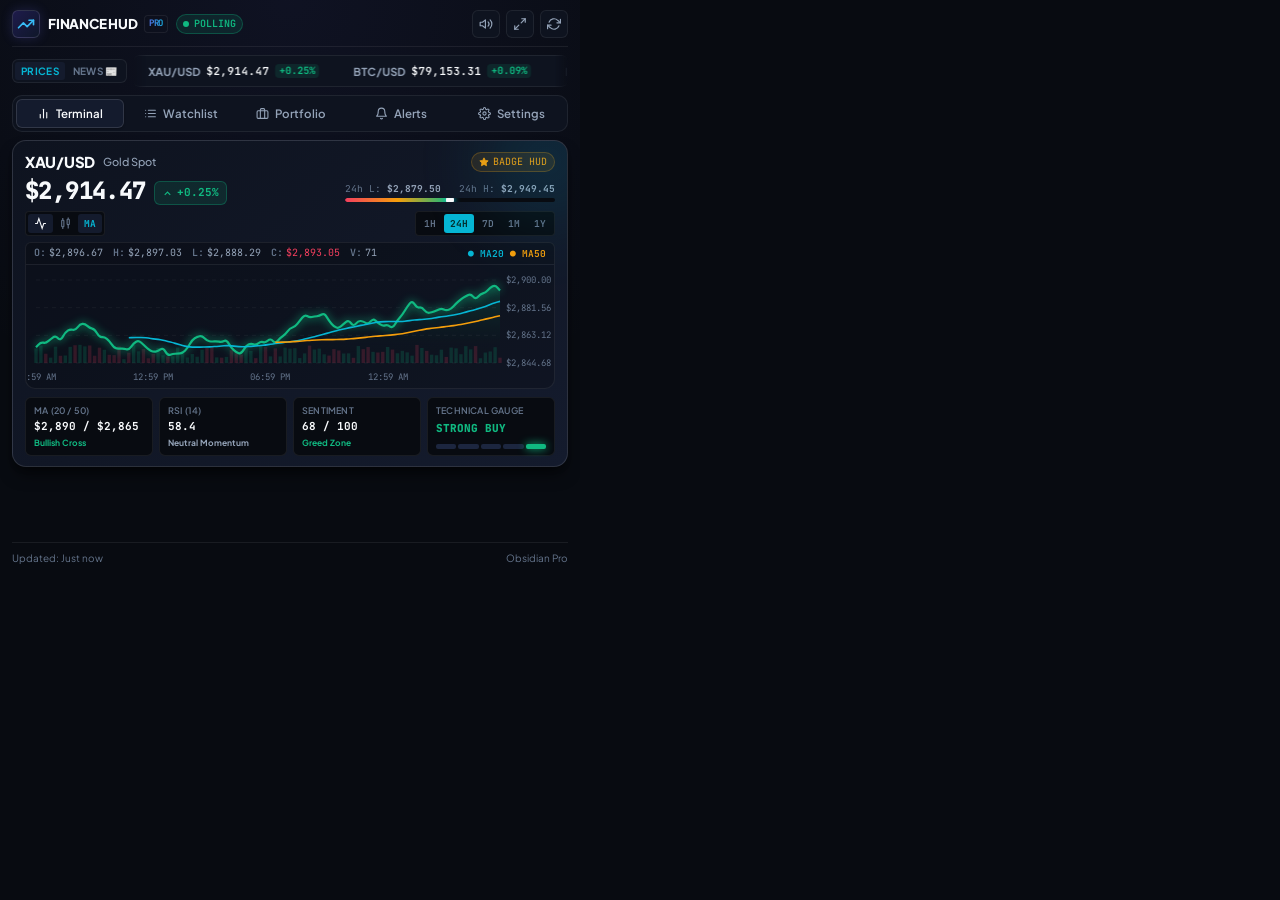
==== commit 9d81bba2: "feat: add live WebSockets, MA overlays, financial news marquee, and fix watchlist persistence" ====
--- a/popup.html
+++ b/popup.html
@@ -24,9 +24,9 @@
             <span class="brand-tag">PRO</span>
           </div>
         </div>
-        <div class="live-beacon">
-          <span class="beacon-dot"></span>
-          <span>LIVE</span>
+        <div class="live-beacon" id="liveBeaconWrap" title="Real-time WebSocket & Market Feed">
+          <span class="beacon-dot" id="beaconDot"></span>
+          <span id="beaconText">LIVE</span>
         </div>
       </div>
 
@@ -67,14 +67,16 @@
       </div>
     </header>
 
-    <!-- Top Scrolling Ticker Tape Marquee -->
-    <div class="marquee-container" id="marqueeContainer">
-      <div class="marquee-track" id="marqueeTrack">
-        <div class="ticker-item"><span class="ticker-sym">XAU/USD</span><span class="ticker-val">$2,912.40</span><span class="ticker-delta up">+0.85%</span></div>
-        <div class="ticker-item"><span class="ticker-sym">BTC/USD</span><span class="ticker-val">$79,365.75</span><span class="ticker-delta up">+0.78%</span></div>
-        <div class="ticker-item"><span class="ticker-sym">ETH/USD</span><span class="ticker-val">$2,850.00</span><span class="ticker-delta down">-0.45%</span></div>
-        <div class="ticker-item"><span class="ticker-sym">S&P 500</span><span class="ticker-val">5,980.20</span><span class="ticker-delta up">+0.32%</span></div>
-        <div class="ticker-item"><span class="ticker-sym">DXY</span><span class="ticker-val">104.25</span><span class="ticker-delta down">-0.15%</span></div>
+    <!-- Top Scrolling Ticker Tape Marquee & News Toggle -->
+    <div class="marquee-section">
+      <div class="marquee-mode-bar">
+        <button class="marquee-mode-btn active" id="btnMarqueePrices" title="Show Live Rolling Prices">Prices</button>
+        <button class="marquee-mode-btn" id="btnMarqueeNews" title="Show Breaking Financial & Crypto News">News 📰</button>
+      </div>
+      <div class="marquee-container" id="marqueeContainer">
+        <div class="marquee-track" id="marqueeTrack">
+          <!-- Populated dynamically -->
+        </div>
       </div>
     </div>
 
@@ -151,6 +153,9 @@
             <button class="chart-type-btn" data-type="candle" id="btnChartCandle" title="Candlestick OHLC">
               <svg viewBox="0 0 24 24" fill="none" stroke="currentColor" stroke-width="2"><rect x="5" y="6" width="4" height="12" rx="1"></rect><line x1="7" y1="2" x2="7" y2="6"></line><line x1="7" y1="18" x2="7" y2="22"></line><rect x="15" y="4" width="4" height="10" rx="1"></rect><line x1="17" y1="1" x2="17" y2="4"></line><line x1="17" y1="14" x2="17" y2="21"></line></svg>
             </button>
+            <button class="chart-type-btn active" id="btnToggleMA" title="Toggle Moving Average Overlays (MA 20 / 50)">
+              MA
+            </button>
           </div>
 
           <div class="timeframe-group">
@@ -160,6 +165,19 @@
             <button class="timeframe-btn" data-range="1m">1M</button>
             <button class="timeframe-btn" data-range="1y">1Y</button>
           </div>
+        </div>
+
+        <!-- OHLCV & MA Crosshair Readout Bar -->
+        <div class="chart-ohlcv-bar" id="chartOhlcvBar">
+          <span class="ohlcv-item"><span class="ohlcv-lbl">O:</span> <span id="ohlcO">—</span></span>
+          <span class="ohlcv-item"><span class="ohlcv-lbl">H:</span> <span id="ohlcH">—</span></span>
+          <span class="ohlcv-item"><span class="ohlcv-lbl">L:</span> <span id="ohlcL">—</span></span>
+          <span class="ohlcv-item"><span class="ohlcv-lbl">C:</span> <span id="ohlcC">—</span></span>
+          <span class="ohlcv-item"><span class="ohlcv-lbl">V:</span> <span id="ohlcV">—</span></span>
+          <span class="ohlcv-item ohlcv-ma-legend" id="maLegendWrap">
+            <span class="ma-pill-20">● MA20</span>
+            <span class="ma-pill-50">● MA50</span>
+          </span>
         </div>
 
         <!-- Interactive Chart Canvas Stage -->
--- a/terminal.css
+++ b/terminal.css
@@ -314,16 +314,60 @@
   height: 14px;
 }
 
+/* Marquee Section & Mode Bar */
+.marquee-section {
+  display: flex;
+  align-items: center;
+  gap: 6px;
+  margin-bottom: 8px;
+  width: 100%;
+}
+
+.marquee-mode-bar {
+  display: inline-flex;
+  background: var(--bg-surface);
+  border: 1px solid var(--border-subtle);
+  border-radius: var(--radius-sm);
+  padding: 2px;
+  flex-shrink: 0;
+  gap: 2px;
+}
+
+.marquee-mode-btn {
+  background: transparent;
+  border: none;
+  color: var(--text-tertiary);
+  font-family: var(--font-sans);
+  font-size: 10px;
+  font-weight: 700;
+  text-transform: uppercase;
+  letter-spacing: 0.3px;
+  padding: 3px 6px;
+  border-radius: 3px;
+  cursor: pointer;
+  transition: all var(--transition-fast);
+}
+
+.marquee-mode-btn:hover {
+  color: var(--text-primary);
+}
+
+.marquee-mode-btn.active {
+  background: var(--bg-surface-elevated);
+  color: var(--accent-cyan);
+}
+
 /* Marquee Bar */
 .marquee-container {
   width: 100%;
+  flex: 1;
   height: 32px;
   overflow: hidden;
   background: var(--bg-surface);
   border: 1px solid var(--border-subtle);
   border-radius: var(--radius-sm);
   padding: 0 8px;
-  margin-bottom: 8px;
+  margin-bottom: 0;
   position: relative;
   display: flex;
   align-items: center;
@@ -344,6 +388,54 @@
 
 .marquee-container:hover .marquee-track {
   animation-play-state: paused;
+}
+
+/* News Ticker Items */
+.news-item {
+  display: inline-flex;
+  align-items: center;
+  flex-shrink: 0;
+  white-space: nowrap;
+  gap: 7px;
+  font-size: 11px;
+  line-height: 1;
+  padding: 3px 6px;
+  border-radius: var(--radius-xs);
+  cursor: pointer;
+  text-decoration: none;
+  color: var(--text-primary);
+  transition: all var(--transition-fast);
+}
+
+.news-item:hover {
+  background: var(--bg-surface-hover);
+  color: var(--accent-cyan);
+}
+
+.news-badge {
+  font-size: 9px;
+  font-weight: 800;
+  font-family: var(--font-mono);
+  background: rgba(6, 182, 212, 0.15);
+  color: var(--accent-cyan);
+  border: 1px solid rgba(6, 182, 212, 0.3);
+  padding: 1px 4px;
+  border-radius: var(--radius-xs);
+  letter-spacing: 0.4px;
+}
+
+.news-title {
+  font-weight: 500;
+  max-width: 320px;
+  overflow: hidden;
+  text-overflow: ellipsis;
+  white-space: nowrap;
+}
+
+.news-time {
+  font-family: var(--font-mono);
+  font-size: 9.5px;
+  color: var(--text-tertiary);
 }
 
 .ticker-item {
@@ -680,15 +772,111 @@
   font-weight: 700;
 }
 
+#btnToggleMA {
+  font-family: var(--font-mono);
+  font-size: 9.5px;
+  font-weight: 700;
+  padding: 3px 6px;
+  border-radius: 3px;
+  cursor: pointer;
+  border: none;
+  background: transparent;
+  color: var(--text-tertiary);
+  transition: all var(--transition-fast);
+}
+
+#btnToggleMA:hover {
+  color: var(--text-primary);
+}
+
+#btnToggleMA.active {
+  background: var(--bg-surface-elevated);
+  color: var(--accent-cyan);
+}
+
+/* OHLCV Live Readout Bar */
+.chart-ohlcv-bar {
+  display: flex;
+  align-items: center;
+  gap: 10px;
+  padding: 3px 8px;
+  background: rgba(0, 0, 0, 0.25);
+  border: 1px solid var(--border-subtle);
+  border-bottom: none;
+  border-radius: var(--radius-sm) var(--radius-sm) 0 0;
+  font-family: var(--font-mono);
+  font-size: 10px;
+  color: var(--text-secondary);
+}
+
+.ohlcv-item {
+  display: inline-flex;
+  align-items: center;
+  gap: 3px;
+}
+
+.ohlcv-lbl {
+  color: var(--text-tertiary);
+  font-weight: 600;
+}
+
+.ohlcv-ma-legend {
+  font-size: 9.5px;
+  display: inline-flex;
+  gap: 6px;
+  margin-left: auto;
+}
+
+.ma-pill-20 {
+  color: #06b6d4;
+  font-weight: 600;
+}
+
+.ma-pill-50 {
+  color: #f59e0b;
+  font-weight: 600;
+}
+
 .chart-stage {
   position: relative;
   width: 100%;
   height: 125px;
   background: rgba(0, 0, 0, 0.2);
-  border-radius: var(--radius-md);
+  border-radius: 0 0 var(--radius-md) var(--radius-md);
   border: 1px solid var(--border-subtle);
   overflow: hidden;
   cursor: crosshair;
+}
+
+/* Pulsating WebSocket Beacon */
+.beacon-dot.ws-active {
+  background: #10b981;
+  box-shadow: 0 0 8px #10b981;
+  animation: beacon-ping 1.4s cubic-bezier(0, 0, 0.2, 1) infinite;
+}
+
+@keyframes beacon-ping {
+  0% { transform: scale(0.95); box-shadow: 0 0 0 0 rgba(16, 185, 129, 0.7); }
+  70% { transform: scale(1.1); box-shadow: 0 0 0 6px rgba(16, 185, 129, 0); }
+  100% { transform: scale(0.95); box-shadow: 0 0 0 0 rgba(16, 185, 129, 0); }
+}
+
+.tick-flash-up {
+  animation: tick-pulse-up 0.6s ease-out;
+}
+
+.tick-flash-down {
+  animation: tick-pulse-down 0.6s ease-out;
+}
+
+@keyframes tick-pulse-up {
+  0% { color: #34d399; text-shadow: 0 0 10px rgba(16, 185, 129, 0.6); }
+  100% { color: inherit; text-shadow: none; }
+}
+
+@keyframes tick-pulse-down {
+  0% { color: #fb7185; text-shadow: 0 0 10px rgba(244, 63, 94, 0.6); }
+  100% { color: inherit; text-shadow: none; }
 }
 
 .chart-canvas {
